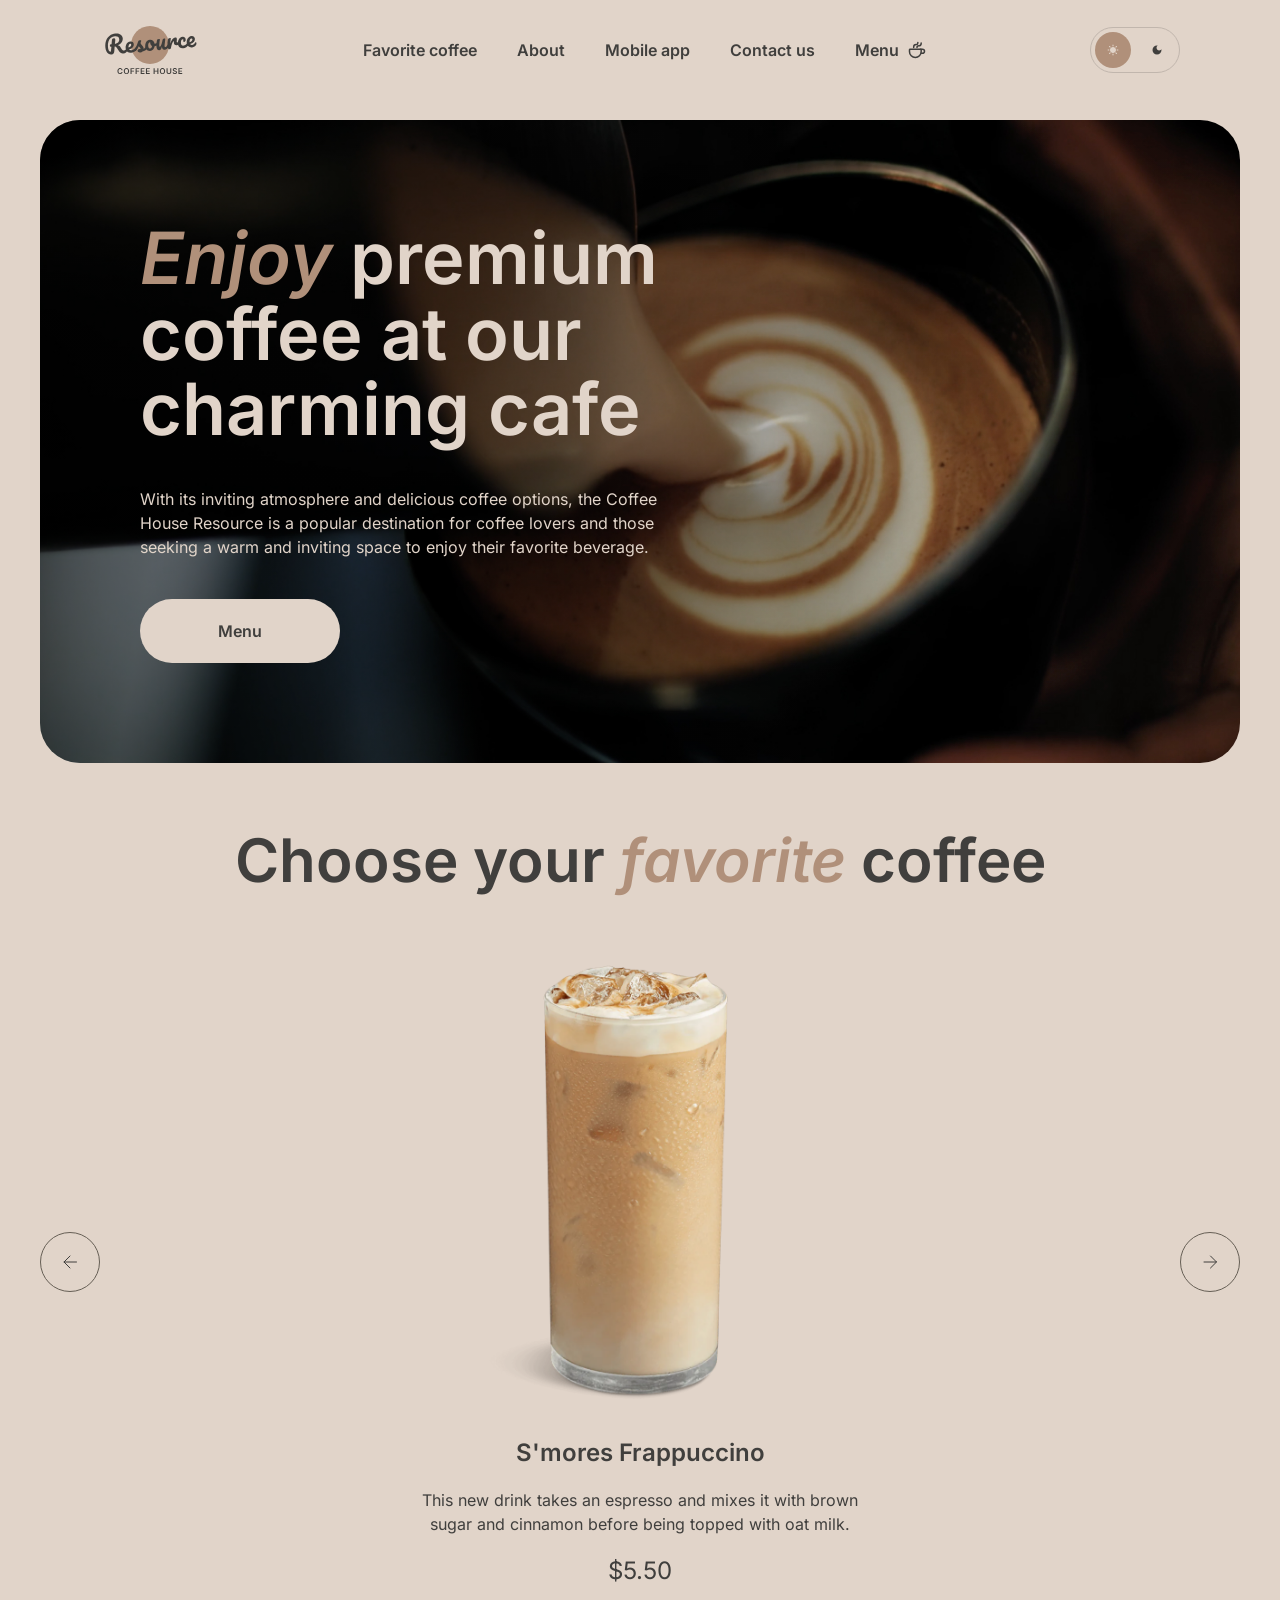
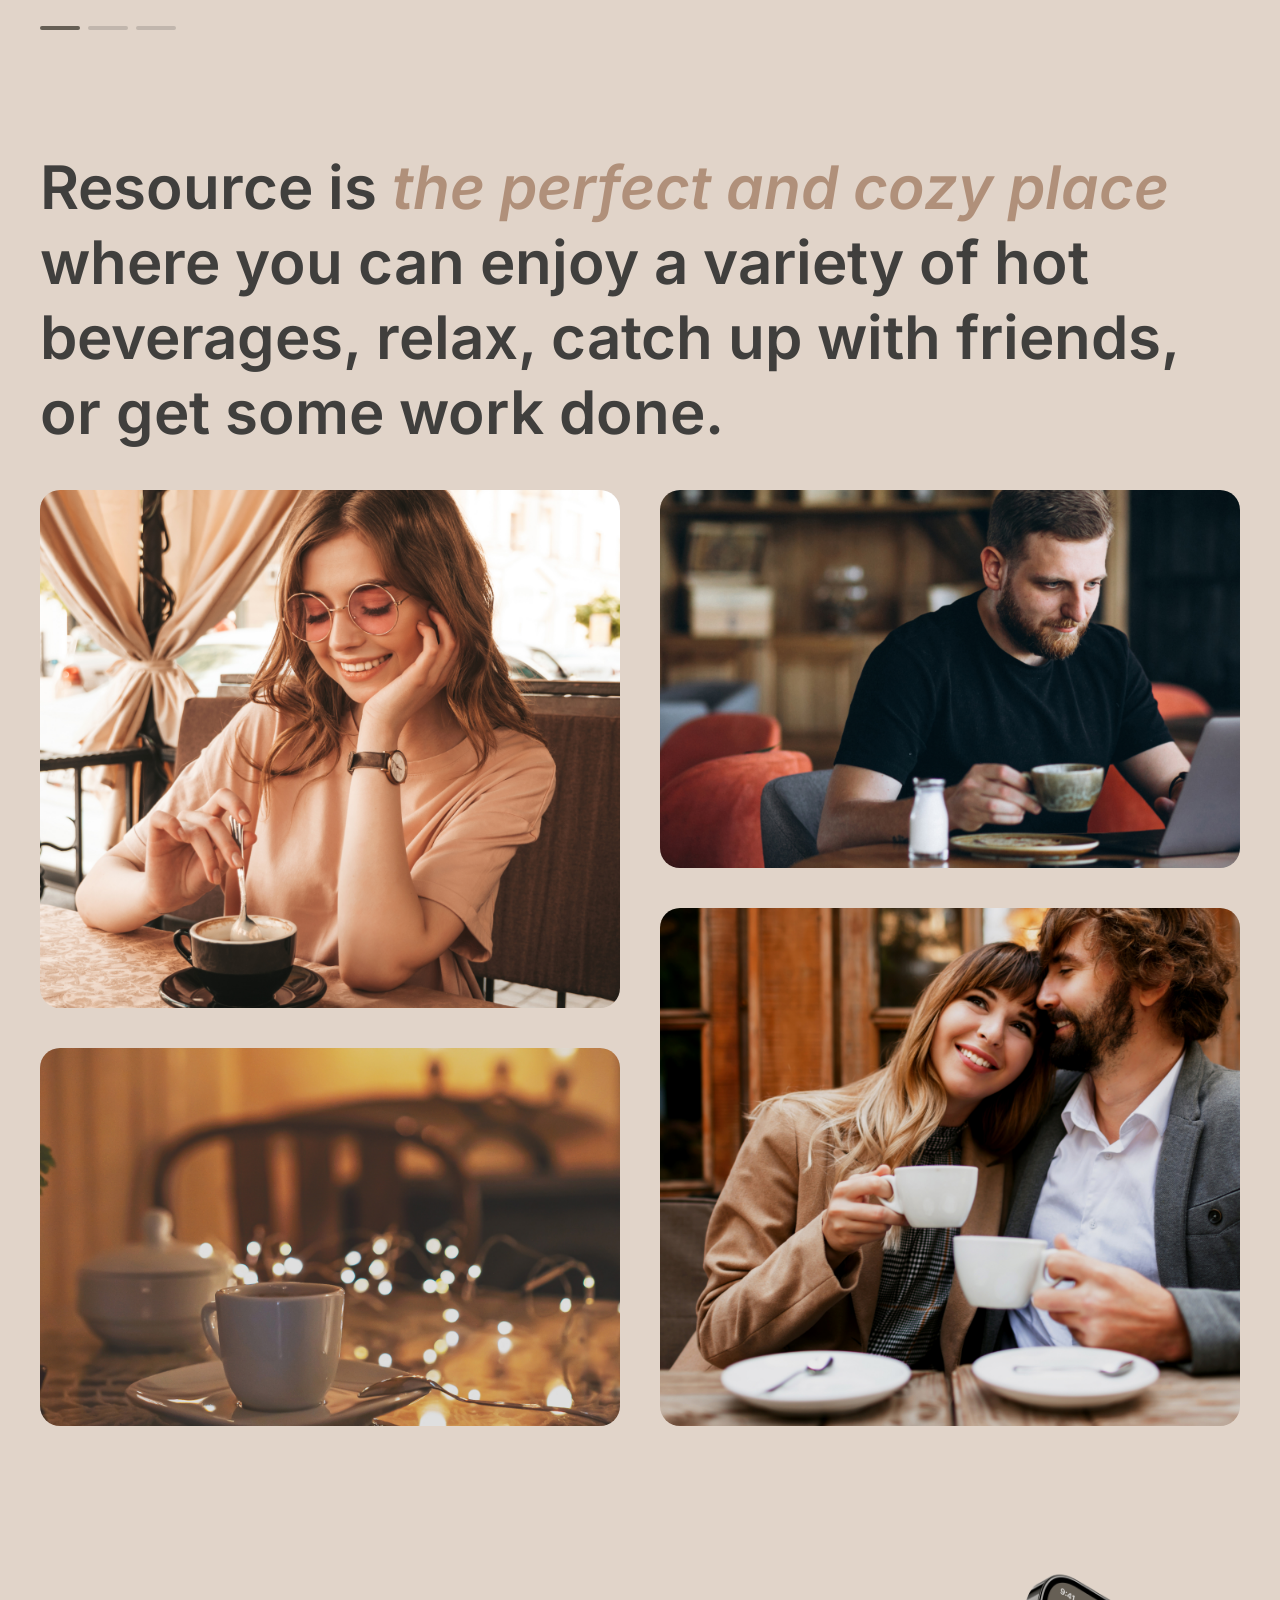
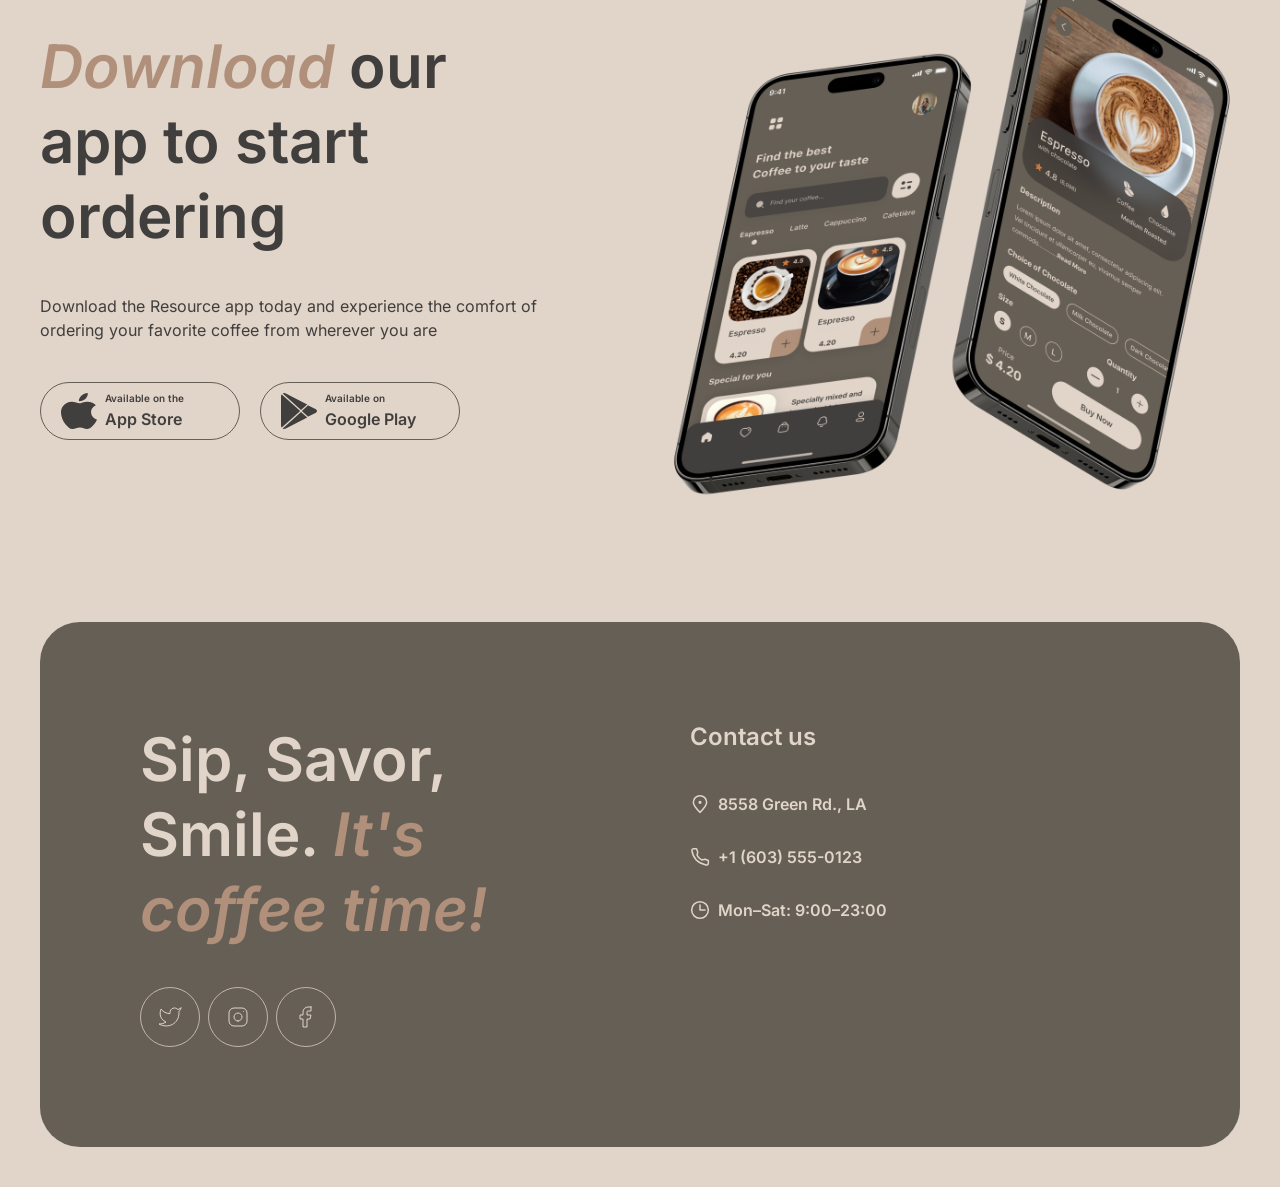
==== index.html @ 0e810f61 "feat: add coffee house landing page with light/dark theme Co-Authored-By: Claude Sonnet 5 <noreply@a" ====
<!DOCTYPE html>
<html lang="en" data-theme="light">
<head>
  <meta charset="UTF-8">
  <script>
    (function () {
      try {
        var t = localStorage.getItem("theme");
        if (t !== "light" && t !== "dark") {
          t = window.matchMedia("(prefers-color-scheme: dark)").matches ? "dark" : "light";
        }
        document.documentElement.setAttribute("data-theme", t);
      } catch (e) {}
    })();
  </script>
  <meta name="viewport" content="width=device-width, initial-scale=1">
  <title>Resource — Coffee House</title>
  <meta name="description" content="Resource Coffee House — a cozy cafe serving specialty coffee, tea and desserts.">
  <link rel="icon" type="image/svg+xml" href="assets/icons/logo.svg">
  <link rel="stylesheet" href="css/vendor/modern-normalize.css">
  <link rel="stylesheet" href="css/tokens.css">
  <link rel="stylesheet" href="css/base.css">
  <link rel="stylesheet" href="css/layout.css">
  <link rel="stylesheet" href="css/header.css">
  <link rel="stylesheet" href="css/footer.css">
  <link rel="stylesheet" href="css/home.css">
</head>
<body>
  <!-- SHARED HEADER — keep in sync with catalog.html -->
  <header class="site-header">
    <div class="container header-row">
      <a href="index.html" class="logo">
        <img src="assets/icons/logo.svg" alt="Resource" width="100" height="60">
      </a>

      <nav class="primary-nav" aria-label="Primary">
        <ul class="primary-nav__list">
          <li><a href="index.html#favorite-coffee" class="nav-link">Favorite coffee</a></li>
          <li><a href="index.html#about" class="nav-link">About</a></li>
          <li><a href="index.html#mobile-app" class="nav-link">Mobile app</a></li>
          <li><a href="index.html#contact" class="nav-link">Contact us</a></li>
          <li>
            <a href="catalog.html" class="nav-link">
              Menu
              <svg class="nav-link__icon" viewBox="0 0 20 20" fill="none" aria-hidden="true">
                <path d="M14.1667 9.76667V11.6667C14.1667 14.8883 11.555 17.5 8.33333 17.5C5.11167 17.5 2.5 14.8883 2.5 11.6667V9.76667C2.5 9.4353 2.76863 9.16667 3.1 9.16667H13.5667C13.898 9.16667 14.1667 9.4353 14.1667 9.76667Z" stroke="currentColor" stroke-width="1.5" stroke-linecap="round" stroke-linejoin="round"/>
                <path d="M10 7.5C10 6.66667 10.5952 5.83333 11.7857 5.83333C13.1007 5.83333 14.1667 4.76734 14.1667 3.45238V2.91667" stroke="currentColor" stroke-width="1.5" stroke-linecap="round" stroke-linejoin="round"/>
                <path d="M6.66667 7.5V7.08333C6.66667 5.70262 7.78595 4.58333 9.16667 4.58333C10.0871 4.58333 10.8333 3.83714 10.8333 2.91667V2.5" stroke="currentColor" stroke-width="1.5" stroke-linecap="round" stroke-linejoin="round"/>
                <path d="M13.3333 9.16667H15.4167C16.5673 9.16667 17.5 10.0994 17.5 11.25C17.5 12.4006 16.5673 13.3333 15.4167 13.3333H14.1667" stroke="currentColor" stroke-width="1.5" stroke-linecap="round" stroke-linejoin="round"/>
              </svg>
            </a>
          </li>
        </ul>
      </nav>

      <div class="header-actions">
        <button type="button" id="theme-toggle" class="theme-toggle" aria-pressed="false" aria-label="Switch to dark theme">
          <span class="theme-toggle__icon theme-toggle__icon--sun" aria-hidden="true">
            <svg viewBox="0 0 36 36" fill="none"><path d="M17 10V8C17 7.45 17.45 7 18 7C18.55 7 19 7.45 19 8V10C19 10.55 18.55 11 18 11C17.45 11 17 10.55 17 10ZM24.36 13.05L25.77 11.63C26.16 11.24 26.16 10.61 25.77 10.22C25.38 9.83 24.75 9.83 24.36 10.22L22.95 11.64C22.56 12.03 22.56 12.66 22.95 13.05C23.34 13.44 23.97 13.44 24.36 13.05ZM28 17H26C25.45 17 25 17.45 25 18C25 18.55 25.45 19 26 19H28C28.55 19 29 18.55 29 18C29 17.45 28.55 17 28 17ZM18 25C17.45 25 17 25.45 17 26V28C17 28.55 17.45 29 18 29C18.55 29 19 28.55 19 28V26C19 25.45 18.55 25 18 25ZM11.64 13.05L10.22 11.64C9.83 11.25 9.83 10.61 10.22 10.23C10.61 9.85 11.25 9.84 11.63 10.23L13.04 11.64C13.43 12.03 13.43 12.67 13.04 13.05C12.65 13.43 12.02 13.44 11.64 13.05ZM22.95 22.95C22.56 23.34 22.56 23.98 22.95 24.36L24.36 25.77C24.75 26.16 25.39 26.16 25.77 25.77C26.16 25.38 26.16 24.74 25.77 24.36L24.36 22.95C23.98 22.56 23.34 22.56 22.95 22.95ZM8 19H10C10.55 19 11 18.55 11 18C11 17.45 10.55 17 10 17H8C7.45 17 7 17.45 7 18C7 18.55 7.45 19 8 19ZM11.64 25.78L13.05 24.37C13.44 23.98 13.44 23.34 13.05 22.96C12.66 22.58 12.02 22.57 11.64 22.96L10.23 24.37C9.84 24.76 9.84 25.4 10.23 25.78C10.61 26.17 11.25 26.17 11.64 25.78ZM18 12C14.69 12 12 14.69 12 18C12 21.31 14.69 24 18 24C21.31 24 24 21.31 24 18C24 14.69 21.31 12 18 12Z" fill="currentColor"/></svg>
          </span>
          <span class="theme-toggle__icon theme-toggle__icon--moon" aria-hidden="true">
            <svg viewBox="0 0 36 36" fill="none"><path d="M18 9C13.03 9 9 13.03 9 18C9 22.97 13.03 27 18 27C22.97 27 27 22.97 27 18C27 17.54 26.96 17.08 26.9 16.64C25.92 18.01 24.32 18.9 22.5 18.9C19.52 18.9 17.1 16.48 17.1 13.5C17.1 11.69 17.99 10.08 19.36 9.1C18.92 9.04 18.46 9 18 9Z" fill="currentColor"/></svg>
          </span>
        </button>

        <button type="button" class="burger-button" aria-label="Open menu">
          <svg viewBox="0 0 16 8" fill="none" aria-hidden="true">
            <path d="M0 1H16" stroke="currentColor" stroke-width="1.5"/>
            <path d="M0 7H16" stroke="currentColor" stroke-width="1.5"/>
          </svg>
        </button>
      </div>
    </div>
  </header>
  <!-- /SHARED HEADER -->

  <main>
    <section class="hero">
      <div class="hero__container">
        <img src="assets/images/hero.jpg" alt="Barista pouring latte art into a cup of coffee" class="hero__image">
        <div class="hero__content">
          <h1 class="hero__heading"><span class="accent">Enjoy</span> premium coffee at our charming cafe</h1>
          <p class="hero__text">With its inviting atmosphere and delicious coffee options, the Coffee House Resource is a popular destination for coffee lovers and those seeking a warm and inviting space to enjoy their favorite beverage.</p>
          <a href="catalog.html" class="button-primary">Menu</a>
        </div>
      </div>
    </section>

    <section class="favorite-coffee" id="favorite-coffee">
      <div class="favorite-coffee__container">
        <h2 class="section-heading">Choose your <span class="accent">favorite</span> coffee</h2>

        <div class="slider">
          <button type="button" class="slider__arrow" aria-label="Previous slide">
            <svg viewBox="0 0 24 24" fill="none" aria-hidden="true">
              <path d="M18.5 12H6M12 18L6 12L12 6" stroke="currentColor" stroke-linecap="round" stroke-linejoin="round"/>
            </svg>
          </button>

          <div class="slider__viewport">
            <article class="slider__slide">
              <img src="assets/images/slider/smores-frappuccino.png" alt="Tall glass of iced S'mores Frappuccino topped with whipped cream" class="slider__photo">
              <h3 class="slider__title">S'mores Frappuccino</h3>
              <p class="slider__description">This new drink takes an espresso and mixes it with brown sugar and cinnamon before being topped with oat milk.</p>
              <p class="slider__price">$5.50</p>
            </article>
          </div>

          <button type="button" class="slider__arrow" aria-label="Next slide">
            <svg viewBox="0 0 24 24" fill="none" aria-hidden="true">
              <path d="M6 12H18.5M12.5 18L18.5 12L12.5 6" stroke="currentColor" stroke-linecap="round" stroke-linejoin="round"/>
            </svg>
          </button>
        </div>

        <div class="slider__controls">
          <span class="slider__dot slider__dot--active"></span>
          <span class="slider__dot"></span>
          <span class="slider__dot"></span>
        </div>
      </div>
    </section>

    <section class="about" id="about">
      <div class="about__container">
        <h2 class="about__heading">Resource is <span class="accent">the perfect and cozy place</span> where you can enjoy a variety of hot beverages, relax, catch up with friends, or get some work done.</h2>

        <div class="about__images">
          <div class="about__column">
            <img src="assets/images/about/woman-with-coffee.jpg" alt="Woman smiling while stirring her coffee at a cafe table" class="about__photo about__photo--tall">
            <img src="assets/images/about/candlelit-cup.jpg" alt="Coffee cup on a saucer beside warm string lights" class="about__photo about__photo--short">
          </div>
          <div class="about__column">
            <img src="assets/images/about/man-with-laptop.jpg" alt="Man working on a laptop while holding a cup of coffee" class="about__photo about__photo--short">
            <img src="assets/images/about/couple-with-coffee.jpg" alt="Couple smiling together over cups of coffee" class="about__photo about__photo--tall">
          </div>
        </div>
      </div>
    </section>

    <section class="mobile-app" id="mobile-app">
      <div class="mobile-app__container">
        <div class="mobile-app__offer">
          <h2 class="mobile-app__heading"><span class="accent">Download</span> our app to start ordering</h2>
          <p>Download the Resource app today and experience the comfort of ordering your favorite coffee from wherever you are</p>
          <div class="mobile-app__buttons">
            <a href="https://www.apple.com/app-store/" target="_blank" rel="noopener noreferrer" class="store-badge">
              <img src="assets/icons/apple.svg" alt="" aria-hidden="true">
              <span class="store-badge__text">
                <span class="store-badge__caption">Available on the</span>
                <span class="store-badge__label">App Store</span>
              </span>
            </a>
            <a href="https://play.google.com/store" target="_blank" rel="noopener noreferrer" class="store-badge">
              <img src="assets/icons/google-play.svg" alt="" aria-hidden="true">
              <span class="store-badge__text">
                <span class="store-badge__caption">Available on</span>
                <span class="store-badge__label">Google Play</span>
              </span>
            </a>
          </div>
        </div>
        <img src="assets/images/app/mobile-screens.png" alt="Two phones showing the Resource app's coffee ordering screens" class="mobile-app__image">
      </div>
    </section>
  </main>

  <!-- SHARED FOOTER — keep in sync with catalog.html -->
  <footer class="site-footer" id="contact">
    <div class="footer-card">
      <div class="footer-offer">
        <h2 class="footer-heading">Sip, Savor, Smile. <span class="accent">It's coffee time!</span></h2>
        <div class="footer-socials">
          <a href="https://twitter.com/" target="_blank" rel="noopener noreferrer" class="social-icon" aria-label="Twitter (opens in a new tab)">
            <img src="assets/icons/social/twitter.svg" alt="" aria-hidden="true">
          </a>
          <a href="https://instagram.com/" target="_blank" rel="noopener noreferrer" class="social-icon" aria-label="Instagram (opens in a new tab)">
            <img src="assets/icons/social/instagram.svg" alt="" aria-hidden="true">
          </a>
          <a href="https://facebook.com/" target="_blank" rel="noopener noreferrer" class="social-icon" aria-label="Facebook (opens in a new tab)">
            <img src="assets/icons/social/facebook.svg" alt="" aria-hidden="true">
          </a>
        </div>
      </div>
      <div class="footer-contacts">
        <h3 class="footer-subheading">Contact us</h3>
        <div class="contact-list">
          <a href="https://www.google.com/maps/search/?api=1&query=8558+Green+Rd,+Los+Angeles,+CA" target="_blank" rel="noopener noreferrer" class="contact-link" aria-label="8558 Green Rd., LA (opens in a map in a new tab)">
            <img src="assets/icons/contact/pin.svg" alt="" aria-hidden="true">
            8558 Green Rd., LA
          </a>
          <a href="tel:+16035550123" class="contact-link">
            <img src="assets/icons/contact/phone.svg" alt="" aria-hidden="true">
            +1 (603) 555-0123
          </a>
          <span class="contact-link">
            <img src="assets/icons/contact/clock.svg" alt="" aria-hidden="true">
            Mon–Sat: 9:00–23:00
          </span>
        </div>
      </div>
    </div>
  </footer>
  <!-- /SHARED FOOTER -->

  <script src="js/theme-toggle.js" defer></script>
</body>
</html>
---- css/tokens.css ----
/* Design tokens pulled from Figma "Colors", "Colors [Dark]", "Typography", "Links & Buttons" pages */

:root,
[data-theme="light"] {
  --color-bg-page: #e1d4c9;
  --color-bg-surface: #665f55;
  --color-bg-overlay: rgba(64, 63, 61, 0.8);
  --color-text-primary: #403f3d;
  --color-text-inverse: #e1d4c9;
  --color-text-accent: #b0907a;
  --color-border-primary: #c1b6ad;
  --color-border-inverse: #665f55;
}

[data-theme="dark"] {
  --color-bg-page: #292826;
  --color-bg-surface: #403f3d;
  --color-bg-overlay: rgba(41, 40, 38, 0.8);
  --color-text-primary: #e1d4c9;
  --color-text-inverse: #e1d4c9;
  --color-text-accent: #b0907a;
  --color-border-primary: #665f55;
  --color-border-inverse: #c1b6ad;
}

:root {
  /* theme-invariant */
  --color-focus-ring: #b0907a;

  /* type */
  --font-family: "Inter", sans-serif;
  --fs-h1: 72px;
  --lh-h1: 1.05;
  --fs-h2: 60px;
  --lh-h2: 1.25;
  --fs-h3: 24px;
  --lh-h3: 1.25;
  --fs-body: 16px;
  --lh-body: 1.5;
  --fs-caption: 10px;
  --lh-caption: 1.4;
  --fs-action: 16px;
  --lh-action: 1.5;
  --fw-regular: 400;
  --fw-semibold: 600;

  /* spacing */
  --space-2xs: 8px;
  --space-xs: 20px;
  --space-sm: 40px;
  --space-md: 60px;
  --space-lg: 100px;

  /* radius */
  --radius-card: 40px;
  --radius-photo: 20px;
  --radius-pill: 999px;

  /* motion */
  --transition-fast: 150ms ease;
  --transition-theme: 200ms ease-out;
}
---- css/base.css ----
@font-face {
  font-family: "Inter";
  font-style: normal;
  font-weight: 400;
  font-display: swap;
  src: url("../assets/fonts/Inter-Regular.woff2") format("woff2");
}

@font-face {
  font-family: "Inter";
  font-style: normal;
  font-weight: 600;
  font-display: swap;
  src: url("../assets/fonts/Inter-SemiBold.woff2") format("woff2");
}

@font-face {
  font-family: "Inter";
  font-style: italic;
  font-weight: 600;
  font-display: swap;
  src: url("../assets/fonts/Inter-SemiBoldItalic.woff2") format("woff2");
}

*,
*::before,
*::after {
  box-sizing: border-box;
}

html {
  scroll-behavior: smooth;
  scroll-padding-top: 100px;
}

body {
  font-family: var(--font-family);
  font-size: var(--fs-body);
  line-height: var(--lh-body);
  font-weight: var(--fw-regular);
  color: var(--color-text-primary);
  background-color: var(--color-bg-page);
}

img {
  display: block;
  max-width: 100%;
}

a {
  color: inherit;
  text-decoration: none;
}

button {
  font: inherit;
  color: inherit;
  background: none;
  border: none;
  cursor: pointer;
  padding: 0;
}

h1,
h2,
h3 {
  font-weight: var(--fw-semibold);
  margin: 0;
}

h1 {
  font-size: var(--fs-h1);
  line-height: var(--lh-h1);
}

h2 {
  font-size: var(--fs-h2);
  line-height: var(--lh-h2);
}

h3 {
  font-size: var(--fs-h3);
  line-height: var(--lh-h3);
}

p {
  margin: 0;
}

ul {
  margin: 0;
  padding: 0;
  list-style: none;
}

.accent {
  font-style: italic;
  color: var(--color-text-accent);
}

.visually-hidden {
  position: absolute;
  width: 1px;
  height: 1px;
  padding: 0;
  margin: -1px;
  overflow: hidden;
  clip: rect(0, 0, 0, 0);
  white-space: nowrap;
  border: 0;
}

:focus-visible {
  outline: 2px solid var(--color-focus-ring);
  outline-offset: 2px;
}

:focus:not(:focus-visible) {
  outline: none;
}
---- css/layout.css ----
.container {
  max-width: 1440px;
  margin-inline: auto;
  padding-inline: var(--space-lg);
}

@media (max-width: 768px) {
  .container {
    padding-inline: var(--space-sm);
  }
}

@media (max-width: 600px) {
  .container {
    padding-inline: var(--space-xs);
  }
}

main {
  display: block;
  overflow-x: clip;
}
---- css/header.css ----
.site-header {
  padding-block: var(--space-xs);
  background-color: var(--color-bg-page);
  position: sticky;
  top: 0;
  z-index: 10;
}

.header-row {
  display: flex;
  align-items: center;
  justify-content: space-between;
  gap: var(--space-xs);
}

.logo {
  display: block;
  flex-shrink: 0;
  width: 100px;
  height: 60px;
  transition: opacity var(--transition-fast);
}

.logo:hover {
  opacity: 0.8;
}

.primary-nav {
  flex: 1 0 0;
  display: flex;
  justify-content: center;
}

.primary-nav__list {
  display: flex;
  align-items: center;
  gap: var(--space-sm);
}

.nav-link {
  position: relative;
  display: inline-flex;
  align-items: center;
  gap: var(--space-2xs);
  font-size: var(--fs-action);
  line-height: var(--lh-action);
  font-weight: var(--fw-semibold);
  padding-block: var(--space-2xs);
}

.nav-link::after {
  content: "";
  position: absolute;
  left: 0;
  bottom: 0;
  width: 100%;
  height: 1px;
  background-color: currentColor;
  transform: scaleX(0);
  transform-origin: left;
  transition: transform var(--transition-fast);
}

.nav-link:hover::after,
.nav-link:focus-visible::after {
  transform: scaleX(1);
}

.nav-link__icon {
  width: 20px;
  height: 20px;
}

.header-actions {
  display: flex;
  align-items: center;
  gap: var(--space-xs);
  flex-shrink: 0;
}

.theme-toggle {
  display: flex;
  align-items: center;
  gap: var(--space-2xs);
  padding: 4px;
  border: 1px solid var(--color-border-primary);
  border-radius: var(--radius-pill);
}

.theme-toggle__icon {
  display: flex;
  align-items: center;
  justify-content: center;
  width: 36px;
  height: 36px;
  border-radius: 50%;
  color: var(--color-text-primary);
  transition: background-color var(--transition-theme), color var(--transition-theme);
}

.theme-toggle__icon svg {
  width: 18px;
  height: 18px;
}

.theme-toggle__icon--sun {
  background-color: var(--color-text-accent);
  color: var(--color-text-inverse);
}

[data-theme="dark"] .theme-toggle__icon--sun {
  background-color: transparent;
  color: var(--color-text-primary);
}

[data-theme="dark"] .theme-toggle__icon--moon {
  background-color: var(--color-text-accent);
  color: var(--color-bg-page);
}

.burger-button {
  display: none;
  align-items: center;
  justify-content: center;
  width: 44px;
  height: 44px;
  border: 1px solid var(--color-border-inverse);
  border-radius: 50%;
  flex-shrink: 0;
}

.burger-button svg {
  width: 16px;
  height: 8px;
}

@media (max-width: 768px) {
  .primary-nav {
    display: none;
  }

  .burger-button {
    display: flex;
  }
}
---- css/footer.css ----
.site-footer {
  padding-inline: var(--space-sm);
  padding-block: var(--space-sm);
}

.footer-card {
  max-width: 1360px;
  margin-inline: auto;
  background-color: var(--color-bg-surface);
  border-radius: var(--radius-card);
  padding: var(--space-lg);
  display: flex;
  gap: var(--space-lg);
  color: var(--color-text-inverse);
  transition: background-color var(--transition-theme);
}

.footer-offer,
.footer-contacts {
  flex: 1 0 0;
  min-width: 0;
  display: flex;
  flex-direction: column;
  gap: var(--space-sm);
}

.footer-heading {
  font-size: var(--fs-h2);
  line-height: var(--lh-h2);
  color: var(--color-text-inverse);
}

.footer-socials {
  display: flex;
  gap: var(--space-2xs);
}

.social-icon {
  display: flex;
  align-items: center;
  justify-content: center;
  width: 60px;
  height: 60px;
  border-radius: 50%;
  border: 1px solid var(--color-border-primary);
  transition: background-color var(--transition-fast), border-color var(--transition-fast);
}

.social-icon:hover,
.social-icon:focus-visible {
  background-color: rgba(225, 212, 201, 0.15);
  border-color: var(--color-text-inverse);
}

.social-icon img {
  width: 24px;
  height: 24px;
}

.footer-subheading {
  font-size: var(--fs-h3);
  line-height: var(--lh-h3);
}

.contact-list {
  display: flex;
  flex-direction: column;
  gap: var(--space-xs);
}

.contact-link {
  display: inline-flex;
  align-items: center;
  gap: var(--space-2xs);
  font-size: var(--fs-action);
  line-height: var(--lh-action);
  font-weight: var(--fw-semibold);
  padding-bottom: var(--space-2xs);
  border-bottom: 1px solid transparent;
  transition: border-color var(--transition-fast);
}

.contact-link:hover,
.contact-link:focus-visible {
  border-bottom-color: currentColor;
}

.contact-link img {
  width: 20px;
  height: 20px;
}

@media (max-width: 768px) {
  .site-footer {
    padding-inline: var(--space-xs);
  }

  .footer-card {
    padding: var(--space-sm);
    gap: var(--space-sm);
  }
}

@media (max-width: 600px) {
  .site-footer {
    padding-inline: var(--space-2xs);
  }

  .footer-card {
    flex-direction: column;
    padding: var(--space-xs);
  }

  .footer-heading {
    font-size: clamp(32px, 8vw, var(--fs-h2));
  }
}
---- css/home.css ----
.button-primary {
  display: inline-flex;
  align-items: center;
  justify-content: center;
  gap: var(--space-2xs);
  width: 200px;
  padding: var(--space-xs) 78px;
  border-radius: var(--radius-pill);
  background-color: var(--color-text-inverse);
  color: var(--color-text-primary);
  font-size: var(--fs-action);
  line-height: var(--lh-action);
  font-weight: var(--fw-semibold);
  text-align: center;
  transition: background-color var(--transition-fast), color var(--transition-fast);
}

.button-primary:hover,
.button-primary:focus-visible {
  background-color: var(--color-bg-surface);
  color: var(--color-text-inverse);
}

/* Hero */

.hero {
  padding-inline: var(--space-sm);
  padding-top: var(--space-xs);
}

.hero__container {
  position: relative;
  max-width: 1360px;
  margin-inline: auto;
  border-radius: var(--radius-card);
  overflow: hidden;
  padding: var(--space-lg);
  display: flex;
  align-items: center;
  min-height: 500px;
}

.hero__image {
  position: absolute;
  inset: 0;
  width: 100%;
  height: 100%;
  object-fit: cover;
  z-index: -2;
}

.hero__container::before {
  content: "";
  position: absolute;
  inset: 0;
  z-index: -1;
  background: linear-gradient(90deg, rgba(0, 0, 0, 0.55) 0%, rgba(0, 0, 0, 0.35) 45%, rgba(0, 0, 0, 0.05) 75%);
}

.hero__content {
  display: flex;
  flex-direction: column;
  gap: var(--space-sm);
  max-width: 530px;
  color: var(--color-text-inverse);
}

.hero__heading {
  font-size: var(--fs-h1);
  line-height: var(--lh-h1);
}

.hero__text {
  font-size: var(--fs-body);
  line-height: var(--lh-body);
}

@media (max-width: 768px) {
  .hero {
    padding-inline: var(--space-xs);
  }

  .hero__container {
    padding: var(--space-sm);
    min-height: 420px;
  }

  .hero__heading {
    font-size: clamp(40px, 8vw, var(--fs-h1));
  }
}

@media (max-width: 600px) {
  .hero {
    padding-inline: var(--space-2xs);
  }

  .hero__container {
    padding: var(--space-xs);
    min-height: 360px;
  }

  .hero__content {
    max-width: 100%;
  }
}

/* Favorite coffee (slider) */

.favorite-coffee {
  padding-inline: var(--space-sm);
  padding-block: var(--space-md);
}

.favorite-coffee__container {
  max-width: 1360px;
  margin-inline: auto;
  display: flex;
  flex-direction: column;
  align-items: stretch;
  gap: var(--space-sm);
}

.section-heading {
  font-size: var(--fs-h2);
  line-height: var(--lh-h2);
  text-align: center;
}

.slider {
  display: flex;
  align-items: center;
  justify-content: center;
  gap: var(--space-xs);
  width: 100%;
}

.slider__arrow {
  display: flex;
  align-items: center;
  justify-content: center;
  width: 60px;
  height: 60px;
  border-radius: 50%;
  border: 1px solid var(--color-border-inverse);
  color: var(--color-text-primary);
  flex-shrink: 0;
  transition: background-color var(--transition-fast), color var(--transition-fast);
}

.slider__arrow:hover,
.slider__arrow:focus-visible {
  background-color: var(--color-bg-surface);
  color: var(--color-text-inverse);
}

.slider__arrow svg {
  width: 24px;
  height: 24px;
}

.slider__viewport {
  flex: 1 0 0;
  max-width: 1152px;
  min-width: 0;
  overflow: hidden;
}

.slider__slide {
  display: flex;
  flex-direction: column;
  align-items: stretch;
  gap: var(--space-xs);
  max-width: 480px;
  margin-inline: auto;
  text-align: center;
}

.slider__photo {
  width: 100%;
  max-width: 480px;
  aspect-ratio: 1 / 1;
  object-fit: contain;
}

.slider__title {
  font-size: var(--fs-h3);
  line-height: var(--lh-h3);
}

.slider__description {
  font-size: var(--fs-body);
  line-height: var(--lh-body);
}

.slider__price {
  font-size: var(--fs-h3);
  line-height: var(--lh-h3);
}

.slider__controls {
  display: flex;
  gap: var(--space-2xs);
}

.slider__dot {
  width: 40px;
  height: 4px;
  border-radius: var(--radius-pill);
  background-color: var(--color-border-primary);
}

.slider__dot--active {
  background-color: var(--color-border-inverse);
}

@media (max-width: 768px) {
  .favorite-coffee {
    padding-inline: var(--space-xs);
  }

  .slider {
    gap: var(--space-2xs);
  }

  .slider__arrow {
    width: 44px;
    height: 44px;
  }

  .slider__arrow svg {
    width: 20px;
    height: 20px;
  }

  .section-heading {
    font-size: clamp(32px, 6vw, var(--fs-h2));
  }
}

@media (max-width: 600px) {
  .favorite-coffee {
    padding-inline: var(--space-2xs);
  }
}

/* About */

.about {
  padding-inline: var(--space-sm);
  padding-block: var(--space-md);
}

.about__container {
  max-width: 1360px;
  margin-inline: auto;
  display: flex;
  flex-direction: column;
  gap: var(--space-sm);
}

.about__heading {
  font-size: var(--fs-h2);
  line-height: var(--lh-h2);
}

.about__images {
  display: flex;
  gap: var(--space-sm);
}

.about__column {
  flex: 1 0 0;
  min-width: 0;
  display: flex;
  flex-direction: column;
  gap: var(--space-sm);
}

.about__photo {
  width: 100%;
  border-radius: var(--radius-photo);
  object-fit: cover;
}

.about__photo--tall {
  aspect-ratio: 660 / 590;
}

.about__photo--short {
  aspect-ratio: 660 / 430;
}

@media (max-width: 768px) {
  .about {
    padding-inline: var(--space-xs);
  }

  .about__heading {
    font-size: clamp(32px, 6vw, var(--fs-h2));
  }
}

@media (max-width: 600px) {
  .about {
    padding-inline: var(--space-2xs);
  }

  .about__images {
    flex-direction: column;
    gap: var(--space-xs);
  }

  .about__photo--short {
    display: none;
  }
}

/* Mobile app */

.mobile-app {
  padding-inline: var(--space-sm);
  padding-block: var(--space-md);
}

.mobile-app__container {
  max-width: 1360px;
  margin-inline: auto;
  display: flex;
  align-items: center;
  justify-content: center;
  gap: var(--space-lg);
}

.mobile-app__offer {
  flex: 1 0 0;
  min-width: 0;
  display: flex;
  flex-direction: column;
  gap: var(--space-sm);
}

.mobile-app__heading {
  font-size: var(--fs-h2);
  line-height: var(--lh-h2);
}

.mobile-app__buttons {
  display: flex;
  gap: var(--space-xs);
  flex-wrap: wrap;
}

.store-badge {
  display: inline-flex;
  align-items: center;
  gap: var(--space-2xs);
  width: 200px;
  padding: var(--space-2xs) var(--space-xs);
  border: 1px solid var(--color-border-inverse);
  border-radius: var(--radius-pill);
  transition: background-color var(--transition-fast), color var(--transition-fast);
}

.store-badge:hover,
.store-badge:focus-visible {
  background-color: var(--color-bg-surface);
  color: var(--color-text-inverse);
}

.store-badge img {
  width: 36px;
  height: 36px;
  flex-shrink: 0;
}

.store-badge__text {
  display: flex;
  flex-direction: column;
  gap: 2px;
}

.store-badge__caption {
  font-size: var(--fs-caption);
  line-height: var(--lh-caption);
  font-weight: var(--fw-semibold);
}

.store-badge__label {
  font-size: var(--fs-action);
  line-height: var(--lh-action);
  font-weight: var(--fw-semibold);
  white-space: nowrap;
}

.mobile-app__image {
  flex-shrink: 0;
  width: 630px;
  max-width: 45vw;
  aspect-ratio: 1 / 1;
  object-fit: contain;
}

@media (max-width: 768px) {
  .mobile-app {
    padding-inline: var(--space-xs);
  }

  .mobile-app__container {
    gap: var(--space-sm);
  }

  .mobile-app__heading {
    font-size: clamp(32px, 6vw, var(--fs-h2));
  }

  .mobile-app__image {
    width: 300px;
    max-width: 40vw;
  }
}

@media (max-width: 600px) {
  .mobile-app {
    padding-inline: var(--space-2xs);
  }

  .mobile-app__container {
    flex-direction: column;
    text-align: center;
  }

  .mobile-app__buttons {
    justify-content: center;
  }

  .mobile-app__image {
    max-width: 60vw;
  }
}
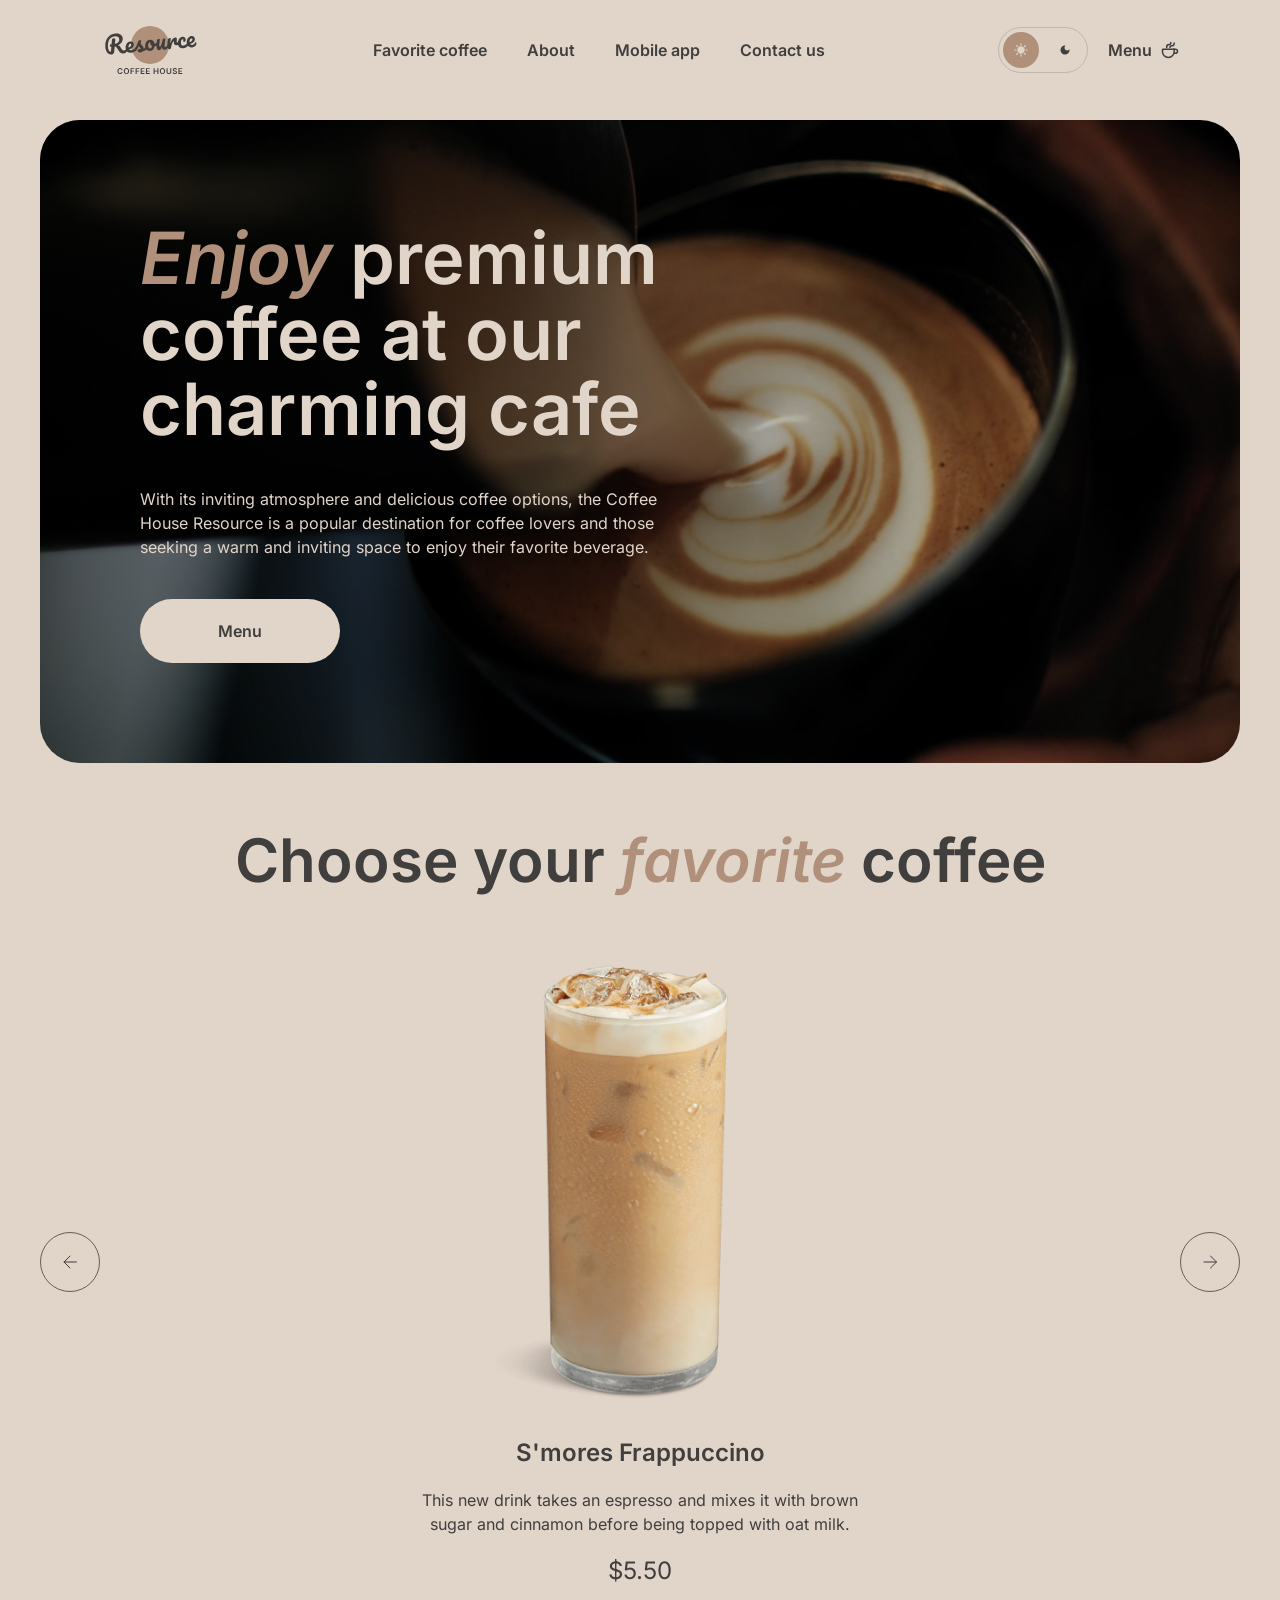
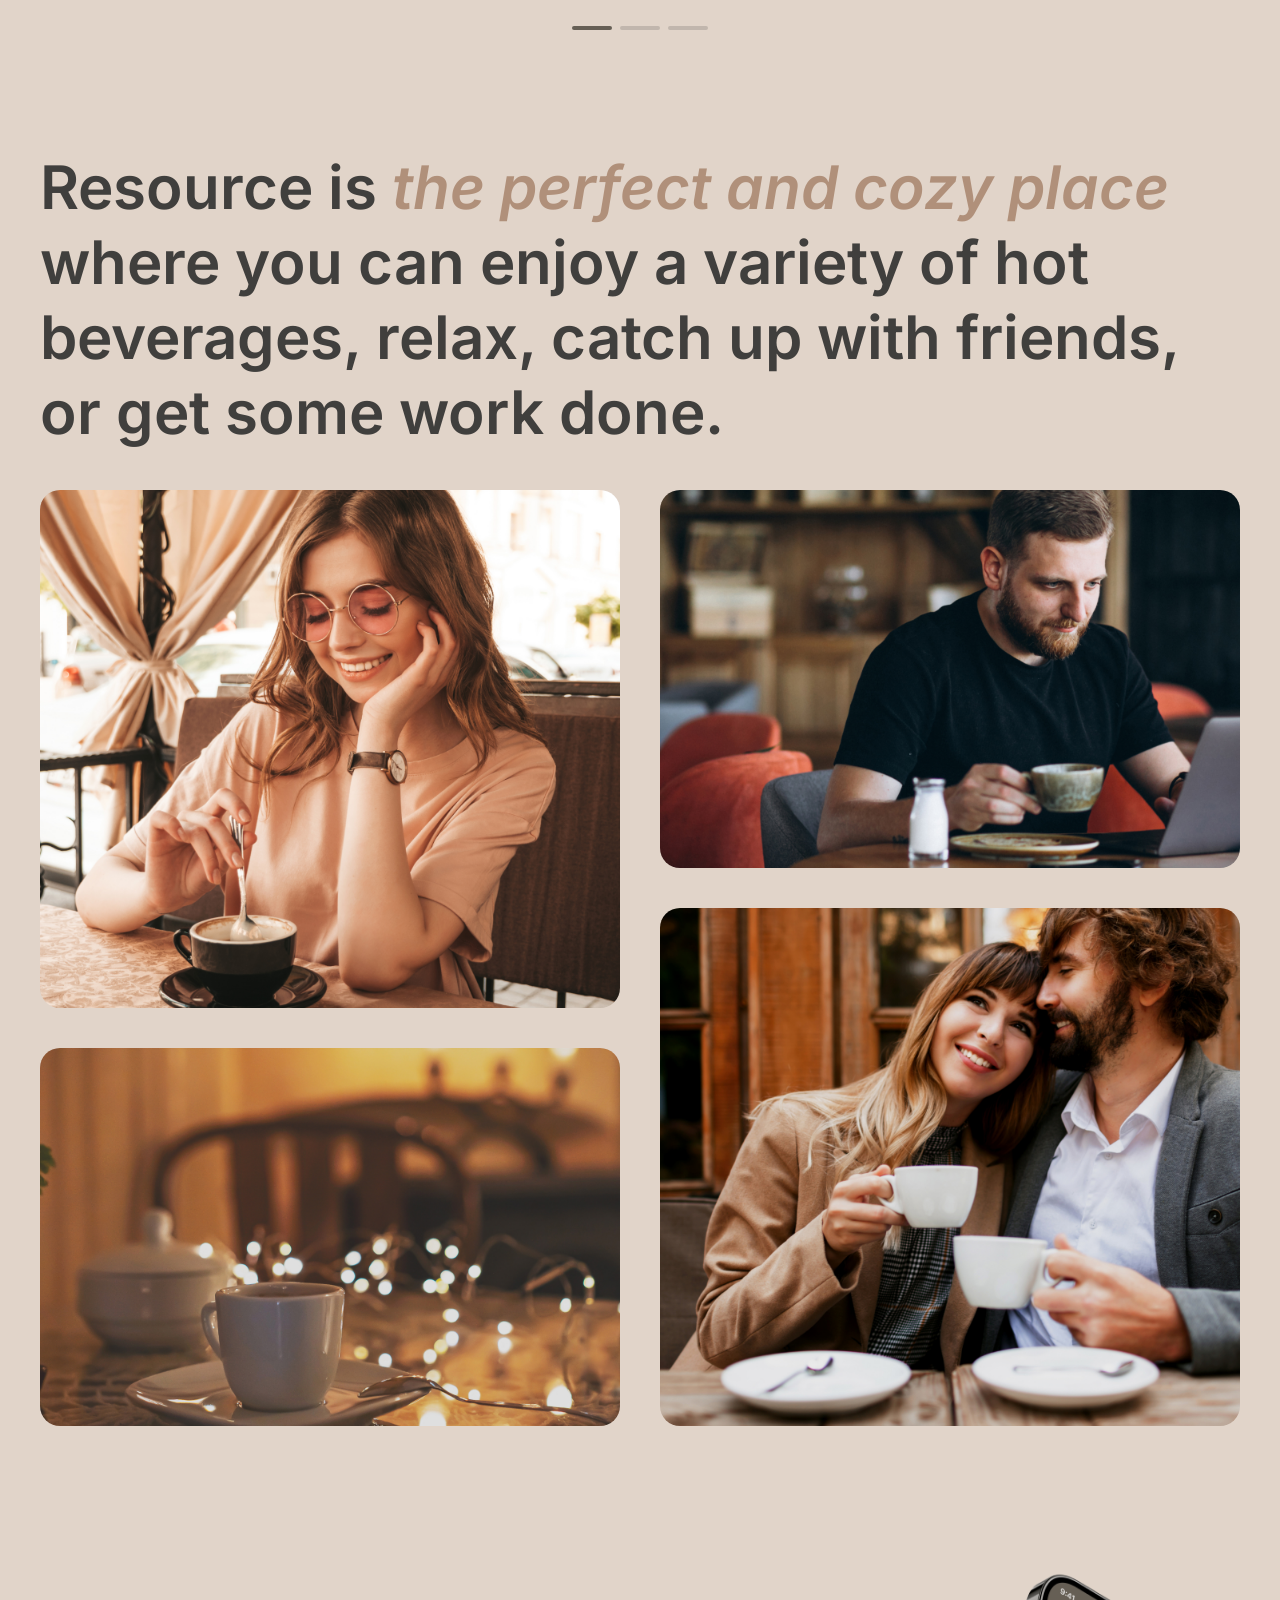
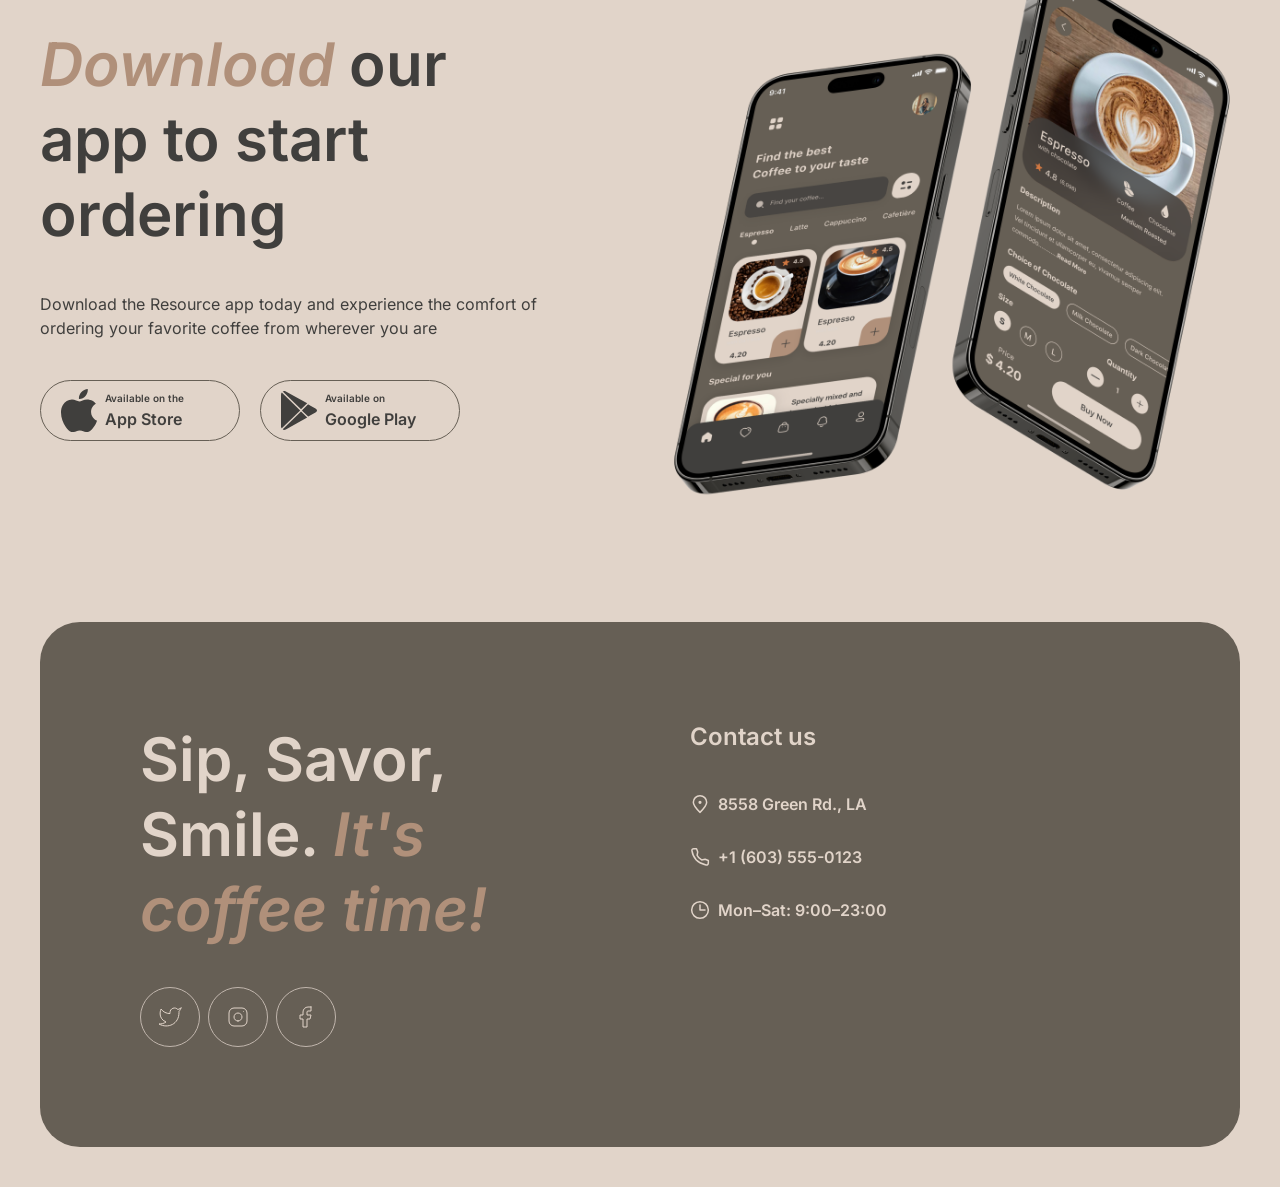
==== commit 92b580a3: "fix: correct header icons, mobile spacing and dark theme contrast - replace raster logo and app stor" ====
--- a/index.html
+++ b/index.html
@@ -29,8 +29,33 @@
   <!-- SHARED HEADER — keep in sync with catalog.html -->
   <header class="site-header">
     <div class="container header-row">
-      <a href="index.html" class="logo">
-        <img src="assets/icons/logo.svg" alt="Resource" width="100" height="60">
+      <a href="index.html" class="logo" aria-label="Resource — Coffee House">
+        <svg aria-hidden="true" width="100" height="60" viewBox="0 0 100 60" fill="none" xmlns="http://www.w3.org/2000/svg">
+          <path d="M69 25C69 35.4934 60.4934 44 50 44C39.5066 44 31 35.4934 31 25C31 14.5066 39.5066 6 50 6C60.4934 6 69 14.5066 69 25Z" fill="#B0907A"/>
+          <g>
+            <path d="M95.6783 22.2913C95.8855 22.2731 96.0533 22.3548 96.1816 22.5363C96.3258 22.7164 96.4126 22.9739 96.4419 23.3086C96.4921 23.8824 96.3998 24.3884 96.1651 24.8265C95.7788 25.5509 95.2357 26.1365 94.536 26.5831C93.8522 27.0284 93.0082 27.295 92.0041 27.3829C90.4739 27.5167 89.2467 27.1664 88.3225 26.3317C87.3968 25.4812 86.8656 24.2749 86.729 22.7128C86.6328 21.613 86.7746 20.5727 87.1546 19.5919C87.5332 18.5951 88.1045 17.7822 88.8686 17.1532C89.6486 16.5228 90.5566 16.1623 91.5927 16.0717C92.5171 15.9908 93.2827 16.2049 93.8894 16.714C94.4947 17.2071 94.8385 17.9238 94.9207 18.8642C95.017 19.964 94.7014 20.9473 93.9742 21.814C93.2615 22.6633 91.977 23.4021 90.1207 24.0303C90.5674 24.73 91.245 25.0401 92.1535 24.9606C92.807 24.9034 93.3278 24.7053 93.7157 24.3662C94.1195 24.0257 94.569 23.4724 95.0641 22.7064C95.2345 22.4505 95.4392 22.3122 95.6783 22.2913ZM91.3912 18.4503C90.8015 18.5019 90.3294 18.8885 89.9749 19.6101C89.6364 20.3304 89.5097 21.1766 89.5947 22.1489L89.5989 22.1968C90.5198 21.8913 91.2317 21.4918 91.7346 20.9981C92.2375 20.5043 92.4631 19.9626 92.4115 19.3729C92.385 19.07 92.2764 18.8386 92.0858 18.6786C91.9096 18.5013 91.6781 18.4252 91.3912 18.4503Z" fill="currentColor"/>
+            <path d="M83.2974 28.1446C81.7354 28.2813 80.4777 27.9496 79.5243 27.1497C78.5855 26.3324 78.0527 25.1985 77.9258 23.748C77.8128 22.457 77.9688 21.303 78.3938 20.2861C78.8188 19.2692 79.4147 18.4622 80.1816 17.865C80.9485 17.2679 81.7782 16.9303 82.6708 16.8522C83.5475 16.7755 84.2479 16.9793 84.7721 17.4634C85.3108 17.9303 85.6157 18.5701 85.6869 19.383C85.7454 20.0524 85.6435 20.6315 85.3811 21.1203C85.1347 21.6076 84.7723 21.8722 84.2942 21.914C83.9913 21.9405 83.738 21.8904 83.5342 21.7637C83.3463 21.6356 83.2412 21.444 83.2189 21.189C83.2091 21.0774 83.2139 20.9485 83.2332 20.8023C83.2525 20.656 83.2674 20.5503 83.2778 20.4852C83.3365 20.2391 83.3569 20.0125 83.3387 19.8053C83.3206 19.5981 83.2509 19.4435 83.1295 19.3417C83.0241 19.2385 82.8758 19.1953 82.6845 19.212C82.3179 19.2441 81.9899 19.4414 81.7004 19.8041C81.4095 20.1507 81.1928 20.6114 81.0504 21.186C80.9079 21.7606 80.866 22.3826 80.9245 23.052C81.0863 24.901 81.9721 25.755 83.5819 25.6142C84.2354 25.557 84.9179 25.2805 85.6294 24.7846C86.3555 24.2713 87.0467 23.5443 87.7032 22.6035C87.875 22.3636 88.0804 22.2332 88.3195 22.2123C88.5267 22.1942 88.6944 22.2759 88.8227 22.4574C88.967 22.6375 89.0538 22.8949 89.083 23.2296C89.136 23.8353 89.0278 24.3427 88.7585 24.7517C88.0902 25.7417 87.2524 26.5378 86.245 27.1399C85.2522 27.7246 84.2697 28.0595 83.2974 28.1446Z" fill="currentColor"/>
+            <path d="M69.548 29.3475C68.9424 29.4005 68.4841 29.1194 68.1733 28.5041C67.8784 27.8875 67.6696 26.8778 67.5469 25.4752C67.3656 23.4031 67.4883 21.4088 67.9149 19.4923C68.0179 19.0176 68.2197 18.6626 68.5204 18.4275C68.8356 18.1751 69.2881 18.0231 69.8778 17.9715C70.1966 17.9436 70.4232 17.9639 70.5577 18.0325C70.6922 18.101 70.7692 18.2468 70.7887 18.47C70.811 18.725 70.7417 19.3093 70.5807 20.2228C70.4771 20.8743 70.3984 21.4433 70.3446 21.9299C70.2908 22.4164 70.2627 23.0131 70.2603 23.72C70.6663 22.3032 71.1585 21.1359 71.7367 20.218C72.3149 19.3001 72.8988 18.6307 73.4883 18.2097C74.0938 17.7873 74.6595 17.5531 75.1855 17.5071C76.2216 17.4165 76.7849 17.8892 76.8756 18.9252C76.8937 19.1324 76.8659 19.6408 76.7922 20.4503C76.7204 21.099 76.6915 21.5031 76.7055 21.6625C76.7543 22.2203 76.9779 22.4818 77.3764 22.447C77.8227 22.4079 78.3658 22.0071 79.0058 21.2444C79.1949 21.019 79.401 20.8966 79.6241 20.8771C79.8313 20.859 79.9991 20.9407 80.1274 21.1222C80.2703 21.2863 80.3549 21.5198 80.3814 21.8227C80.433 22.4124 80.3141 22.8886 80.0246 23.2512C79.6187 23.7525 79.1276 24.197 78.5512 24.5847C77.9893 24.9551 77.3737 25.1696 76.7042 25.2281C75.8595 25.302 75.1951 25.1433 74.7112 24.752C74.2432 24.3593 73.9771 23.7964 73.9129 23.0632C73.892 22.8241 73.895 22.5829 73.9219 22.3396C73.9259 22.0181 73.923 21.8015 73.9132 21.6899C73.8909 21.4349 73.7921 21.3151 73.6168 21.3304C73.3777 21.3513 73.0826 21.6502 72.7316 22.227C72.395 22.7864 72.0739 23.5212 71.768 24.4313C71.4622 25.3414 71.2322 26.2931 71.0782 27.2863C70.9684 28.0508 70.8058 28.579 70.5905 28.8708C70.3896 29.1454 70.0422 29.3043 69.548 29.3475Z" fill="currentColor"/>
+            <path d="M59.2455 30.2489C58.5282 30.3116 57.9099 30.0365 57.3905 29.4234C56.8856 28.793 56.5899 27.9837 56.5035 26.9955C56.3989 25.8 56.3831 24.7012 56.456 23.6991C56.5275 22.681 56.6978 21.598 56.9668 20.4502C57.0843 19.9581 57.2775 19.5959 57.5463 19.3635C57.815 19.1312 58.2602 18.9879 58.8819 18.9335C59.2325 18.9028 59.4765 18.9377 59.6138 19.0381C59.767 19.1371 59.8534 19.2982 59.8729 19.5214C59.884 19.6489 59.834 20.0869 59.7228 20.8354C59.615 21.4391 59.5342 21.9843 59.4804 22.4708C59.3081 24.1723 59.2463 25.302 59.2951 25.8598C59.3244 26.1946 59.3852 26.4302 59.4774 26.5666C59.5683 26.6872 59.7014 26.7398 59.8767 26.7244C60.1158 26.7035 60.3897 26.4386 60.6986 25.9298C61.0233 25.4195 61.3424 24.6608 61.6558 23.6537C61.9852 22.6452 62.2791 21.4149 62.5375 19.9628C62.6232 19.4735 62.7845 19.1141 63.0214 18.8845C63.2742 18.6536 63.6636 18.5152 64.1896 18.4691C64.5562 18.4371 64.8154 18.4626 64.9672 18.5457C65.1177 18.6128 65.2033 18.7659 65.2242 19.005C65.2591 19.4035 65.1554 20.5127 64.9131 22.3328C64.6453 24.412 64.5323 25.6907 64.5741 26.1689C64.6006 26.4718 64.6853 26.7053 64.8282 26.8694C64.9696 27.0177 65.144 27.0827 65.3512 27.0646C65.6699 27.0367 66.0278 26.8127 66.4247 26.3925C66.8361 25.955 67.3701 25.2658 68.0266 24.325C68.1983 24.0851 68.4037 23.9547 68.6428 23.9338C68.85 23.9157 69.0178 23.9974 69.1461 24.1789C69.2903 24.359 69.3771 24.6164 69.4064 24.9511C69.4622 25.5887 69.354 26.0961 69.0818 26.4732C68.4703 27.3779 67.7898 28.1361 67.0403 28.7478C66.3067 29.3581 65.4378 29.7071 64.4336 29.795C63.6686 29.8619 63.0769 29.6165 62.6587 29.0589C62.2565 28.4998 62.0086 27.6863 61.9152 26.6184C61.7391 27.7259 61.4058 28.5983 60.9155 29.2355C60.4238 29.8567 59.8671 30.1945 59.2455 30.2489Z" fill="currentColor"/>
+            <path d="M57.5607 22.8797C57.7679 22.8615 57.9363 22.9512 58.066 23.1486C58.1957 23.3461 58.2745 23.6042 58.3024 23.923C58.3693 24.6881 58.178 25.1626 57.7283 25.3464C56.8012 25.7648 55.766 26.0481 54.6225 26.1964C54.4368 27.5617 53.9332 28.6899 53.1118 29.5809C52.2889 30.456 51.3116 30.943 50.18 31.042C49.2236 31.1257 48.3825 30.9664 47.6567 30.5641C46.9468 30.1604 46.3831 29.5914 45.9655 28.857C45.5479 28.1226 45.3 27.3091 45.222 26.4165C45.116 25.2051 45.253 24.109 45.6329 23.1282C46.0115 22.1314 46.5842 21.3345 47.3511 20.7373C48.1166 20.1243 48.9934 19.7745 49.9816 19.6881C51.193 19.5821 52.2023 19.9194 53.0094 20.7C53.831 21.4633 54.3593 22.4531 54.5942 23.6692C55.3391 23.5559 56.2178 23.3184 57.2301 22.9568C57.3548 22.9137 57.465 22.888 57.5607 22.8797ZM50.1495 28.4909C50.6596 28.4463 51.0798 28.2008 51.4101 27.7543C51.7564 27.3064 51.9591 26.6864 52.0183 25.8942C51.4949 25.6027 51.074 25.1978 50.7556 24.6796C50.4532 24.16 50.2755 23.5973 50.2225 22.9917C50.2002 22.7366 50.2018 22.4795 50.2273 22.2203L50.1077 22.2308C49.4702 22.2865 48.9634 22.6441 48.5874 23.3033C48.226 23.9453 48.0941 24.8241 48.1917 25.9399C48.2684 26.8165 48.4943 27.4713 48.8695 27.9043C49.2606 28.3358 49.6873 28.5314 50.1495 28.4909Z" fill="currentColor"/>
+            <path d="M40.3097 32.4356C39.4808 32.5081 38.8265 32.3726 38.3468 32.0291C37.883 31.6842 37.6301 31.2727 37.5883 30.7945C37.552 30.3801 37.6721 30.0082 37.9484 29.6789C38.2248 29.3495 38.6578 29.1591 39.2476 29.1075C39.4548 29.0893 39.696 29.0923 39.9711 29.1164C40.2608 29.1232 40.4781 29.1283 40.6229 29.1317C40.5707 28.7187 40.4409 28.3365 40.2335 27.9853C40.0421 27.6326 39.8042 27.3001 39.5199 26.9877C39.2341 26.6593 38.9686 26.3774 38.7231 26.1419C38.3113 27.1255 37.8855 27.9498 37.4458 28.6146C37.022 29.2781 36.5476 29.9138 36.0226 30.5219C35.7608 30.8339 35.4705 31.0039 35.1517 31.0318C34.8967 31.0541 34.6818 30.9845 34.5071 30.8232C34.3309 30.6458 34.231 30.4217 34.2073 30.1507C34.1794 29.8319 34.2652 29.5273 34.4646 29.2368L34.742 28.8271C35.5238 27.6665 36.1072 26.7161 36.4921 25.9757C36.7227 25.4898 36.9877 24.8482 37.2874 24.0511C37.5857 23.238 37.8739 22.4017 38.152 21.5422C38.3935 20.8143 38.9924 20.4086 39.9488 20.3249C40.3951 20.2859 40.7094 20.2985 40.8917 20.3629C41.074 20.4272 41.1728 20.5471 41.1881 20.7224C41.1965 20.8181 41.1779 20.9723 41.1323 21.1851C41.0866 21.3978 41.0171 21.6127 40.9236 21.8297C40.6869 22.4286 40.586 22.9273 40.6209 23.3258C40.6418 23.5649 40.7445 23.8209 40.929 24.0938C41.1294 24.3654 41.4238 24.701 41.8121 25.1007C42.3807 25.7255 42.8135 26.2659 43.1103 26.7217C43.4217 27.1602 43.6018 27.6584 43.6507 28.2163C43.6646 28.3757 43.6682 28.6002 43.6614 28.8899C44.4159 28.5188 45.262 27.6337 46.1996 26.2346C46.3714 25.9947 46.5768 25.8643 46.8159 25.8434C47.0231 25.8253 47.1909 25.907 47.3192 26.0885C47.4634 26.2686 47.5502 26.526 47.5795 26.8607C47.6325 27.4664 47.5243 27.9738 47.2549 28.3828C46.5444 29.4408 45.8386 30.1851 45.1374 30.6159C44.4509 31.0293 43.575 31.2986 42.5099 31.4239C41.9197 32.0217 41.1863 32.3589 40.3097 32.4356Z" fill="currentColor"/>
+            <path d="M36.617 26.7357C36.8242 26.7176 36.9919 26.7993 37.1202 26.9808C37.2645 27.1609 37.3513 27.4183 37.3805 27.753C37.4363 28.3906 37.3281 28.898 37.056 29.2751C36.529 30.044 35.75 30.7786 34.7192 31.4792C33.7042 32.1783 32.5831 32.5815 31.3558 32.6889C29.6822 32.8353 28.3434 32.4947 27.3395 31.6671C26.3355 30.8394 25.7645 29.6366 25.6264 28.0586C25.5302 26.9588 25.6721 25.9185 26.0521 24.9377C26.4306 23.9409 27.002 23.128 27.766 22.499C28.5461 21.8686 29.4541 21.5081 30.4901 21.4175C31.4146 21.3366 32.1802 21.5507 32.7869 22.0597C33.3921 22.5529 33.7359 23.2696 33.8182 24.21C33.9144 25.3098 33.5989 26.2931 32.8717 27.1597C32.159 28.0091 30.8825 28.7472 29.0421 29.3739C29.5047 30.0723 30.2939 30.3726 31.4096 30.275C32.1269 30.2123 32.9182 29.8941 33.7835 29.3205C34.6633 28.7296 35.4024 27.9984 36.0007 27.1269C36.1725 26.887 36.3779 26.7566 36.617 26.7357ZM30.2887 23.7961C29.6989 23.8477 29.2268 24.2343 28.8724 24.9559C28.5339 25.6762 28.4071 26.5224 28.4922 27.4947L28.4964 27.5425C29.4173 27.2371 30.1292 26.8375 30.632 26.3438C31.1349 25.8501 31.3606 25.3084 31.309 24.7187C31.2825 24.4158 31.1739 24.1844 30.9832 24.0244C30.8071 23.8471 30.5756 23.771 30.2887 23.7961Z" fill="currentColor"/>
+            <path d="M27.6906 27.5167C27.8978 27.4985 28.0656 27.5802 28.1939 27.7617C28.3382 27.9418 28.4249 28.1993 28.4542 28.534C28.5086 29.1556 28.4004 29.663 28.1296 30.0561C27.4454 31.0475 26.7351 31.8324 25.9987 32.4107C25.261 32.9732 24.3581 33.3011 23.2902 33.3946C22.2541 33.4852 21.3451 33.2837 20.5631 32.7899C19.797 32.2948 19.028 31.3984 18.256 30.1008C17.6351 29.0629 17.151 28.3022 16.8035 27.8187C16.4547 27.3192 16.119 26.9711 15.7967 26.7745C15.4903 26.5764 15.1198 26.4723 14.6852 26.4621C14.6508 26.8024 14.5595 27.8705 14.4114 29.6662C14.3537 30.4743 14.3165 30.9674 14.3 31.1455C14.2256 32.1318 13.9724 32.9088 13.5402 33.4766C13.1067 34.0285 12.4038 34.347 11.4315 34.4321C10.3636 34.5255 9.38799 34.2976 8.50477 33.7485C7.63609 33.1821 6.9298 32.3605 6.38589 31.2838C5.84059 30.1912 5.50518 28.9276 5.37968 27.4931C5.1454 24.8153 5.40544 22.4637 6.15978 20.4383C6.93006 18.4114 8.10738 16.8147 9.69174 15.6482C11.2906 14.4643 13.1899 13.7762 15.3895 13.5838C16.9196 13.4499 18.223 13.5687 19.2994 13.9403C20.3759 14.3119 21.1968 14.8826 21.762 15.6522C22.3432 16.4205 22.6784 17.3147 22.7676 18.3348C22.8457 19.2274 22.7073 20.1229 22.3522 21.0212C22.0117 21.9022 21.4476 22.7065 20.66 23.4339C19.8724 24.1613 18.8869 24.7374 17.7034 25.1621C18.4866 25.3024 19.1057 25.5855 19.5605 26.0115C20.0154 26.4375 20.4891 27.0787 20.9816 27.935C21.5115 28.8523 22.0112 29.5153 22.4806 29.9239C22.966 30.3312 23.4955 30.5097 24.0693 30.4595C24.5794 30.4149 25.0509 30.205 25.4838 29.8298C25.9154 29.4387 26.4456 28.798 27.0744 27.9079C27.2461 27.668 27.4515 27.5376 27.6906 27.5167ZM11.3837 26.7269C10.8418 26.7743 10.4561 26.6796 10.2266 26.4427C10.013 26.2044 9.89225 25.9258 9.86436 25.6071C9.8309 25.2245 9.92394 24.9112 10.1435 24.6671C10.379 24.4217 10.6562 24.285 10.9749 24.2571L11.5727 24.2048C11.691 22.6205 11.8123 21.2527 11.9364 20.1015C12.053 19.0473 12.6771 18.4708 13.8088 18.3717C14.7173 18.2923 15.2071 18.659 15.2782 19.4719C15.2936 19.6472 15.2975 19.7834 15.2899 19.8804L14.9199 23.912C15.7764 23.7889 16.5393 23.5133 17.2085 23.0854C17.8937 22.656 18.4149 22.0965 18.7722 21.4067C19.1454 20.7155 19.2957 19.9556 19.2232 19.1267C19.1353 18.1226 18.7236 17.3636 17.988 16.8497C17.2524 16.3359 16.2232 16.1368 14.9002 16.2526C13.3382 16.3892 12.0016 16.8996 10.8904 17.7839C9.79381 18.6507 8.98568 19.8778 8.46605 21.4652C7.94503 23.0366 7.78003 24.9141 7.97108 27.0977C8.06033 28.1178 8.24063 28.9854 8.51198 29.7005C8.78334 30.4156 9.08648 30.9432 9.42139 31.2833C9.75631 31.6234 10.0592 31.7816 10.3302 31.7579C10.5374 31.7397 10.6957 31.6215 10.8051 31.4031C10.9304 31.1834 11.0127 30.8389 11.052 30.3697L11.3837 26.7269Z" fill="currentColor"/>
+          </g>
+          <g>
+            <path d="M78.4032 54V48.1818H82.1873V49.0654H79.4572V50.6449H81.9913V51.5284H79.4572V53.1165H82.21V54H78.4032Z" fill="currentColor"/>
+            <path d="M75.9698 49.7813C75.9433 49.5332 75.8316 49.34 75.6346 49.2017C75.4395 49.0635 75.1857 48.9943 74.8732 48.9943C74.6535 48.9943 74.4651 49.0275 74.3079 49.0938C74.1507 49.1601 74.0304 49.25 73.9471 49.3637C73.8638 49.4773 73.8211 49.607 73.8192 49.7529C73.8192 49.8741 73.8467 49.9792 73.9016 50.0682C73.9585 50.1572 74.0352 50.233 74.1317 50.2955C74.2283 50.3561 74.3353 50.4072 74.4528 50.4489C74.5702 50.4906 74.6886 50.5256 74.8079 50.554L75.3533 50.6904C75.573 50.7415 75.7842 50.8106 75.9869 50.8977C76.1914 50.9849 76.3742 51.0947 76.5352 51.2273C76.698 51.3599 76.8268 51.5199 76.9215 51.7074C77.0162 51.8949 77.0636 52.1146 77.0636 52.3665C77.0636 52.7074 76.9764 53.0076 76.8022 53.2671C76.628 53.5246 76.3761 53.7263 76.0465 53.8722C75.7189 54.0161 75.3221 54.0881 74.8562 54.0881C74.4035 54.0881 74.0105 54.018 73.6772 53.8779C73.3458 53.7377 73.0863 53.5332 72.8988 53.2642C72.7132 52.9953 72.6128 52.6676 72.5977 52.2813H73.6346C73.6497 52.4839 73.7122 52.6525 73.8221 52.787C73.9319 52.9214 74.0749 53.0218 74.2511 53.0881C74.4291 53.1544 74.628 53.1875 74.8477 53.1875C75.0768 53.1875 75.2776 53.1534 75.4499 53.0852C75.6242 53.0152 75.7605 52.9186 75.859 52.7955C75.9575 52.6705 76.0077 52.5246 76.0096 52.358C76.0077 52.2065 75.9632 52.0815 75.8761 51.983C75.7889 51.8826 75.6668 51.7993 75.5096 51.733C75.3543 51.6648 75.1725 51.6042 74.9641 51.5512L74.3022 51.3807C73.823 51.2576 73.4442 51.071 73.1658 50.821C72.8893 50.5692 72.7511 50.2349 72.7511 49.8182C72.7511 49.4754 72.8439 49.1752 73.0295 48.9176C73.217 48.6601 73.4717 48.4602 73.7937 48.3182C74.1156 48.1743 74.4802 48.1023 74.8874 48.1023C75.3003 48.1023 75.6621 48.1743 75.9727 48.3182C76.2852 48.4602 76.5304 48.6582 76.7085 48.912C76.8865 49.1638 76.9783 49.4536 76.984 49.7813H75.9698Z" fill="currentColor"/>
+            <path d="M70.2083 48.1818H71.2623V51.983C71.2623 52.3996 71.1638 52.7661 70.9668 53.0824C70.7718 53.3987 70.4971 53.6459 70.143 53.8239C69.7888 54 69.375 54.0881 68.9015 54.0881C68.4261 54.0881 68.0113 54 67.6572 53.8239C67.303 53.6459 67.0284 53.3987 66.8333 53.0824C66.6382 52.7661 66.5407 52.3996 66.5407 51.983V48.1818H67.5947V51.8949C67.5947 52.1373 67.6477 52.3532 67.7538 52.5426C67.8617 52.732 68.0132 52.8807 68.2083 52.9887C68.4034 53.0947 68.6344 53.1478 68.9015 53.1478C69.1685 53.1478 69.3996 53.0947 69.5947 52.9887C69.7916 52.8807 69.9432 52.732 70.0492 52.5426C70.1553 52.3532 70.2083 52.1373 70.2083 51.8949V48.1818Z" fill="currentColor"/>
+            <path d="M65.1442 51.0909C65.1442 51.7178 65.0268 52.2548 64.792 52.7017C64.559 53.1468 64.2408 53.4877 63.8374 53.7245C63.4359 53.9612 62.9804 54.0796 62.471 54.0796C61.9615 54.0796 61.505 53.9612 61.1016 53.7245C60.7001 53.4858 60.3819 53.144 60.1471 52.6989C59.9141 52.2519 59.7977 51.7159 59.7977 51.0909C59.7977 50.464 59.9141 49.9281 60.1471 49.483C60.3819 49.036 60.7001 48.6942 61.1016 48.4574C61.505 48.2207 61.9615 48.1023 62.471 48.1023C62.9804 48.1023 63.4359 48.2207 63.8374 48.4574C64.2408 48.6942 64.559 49.036 64.792 49.483C65.0268 49.9281 65.1442 50.464 65.1442 51.0909ZM64.0846 51.0909C64.0846 50.6496 64.0155 50.2775 63.8772 49.9745C63.7408 49.6695 63.5514 49.4394 63.309 49.2841C63.0666 49.1269 62.7872 49.0483 62.471 49.0483C62.1547 49.0483 61.8753 49.1269 61.6329 49.2841C61.3905 49.4394 61.2001 49.6695 61.0619 49.9745C60.9255 50.2775 60.8573 50.6496 60.8573 51.0909C60.8573 51.5322 60.9255 51.9053 61.0619 52.2102C61.2001 52.5133 61.3905 52.7434 61.6329 52.9006C61.8753 53.0559 62.1547 53.1335 62.471 53.1335C62.7872 53.1335 63.0666 53.0559 63.309 52.9006C63.5514 52.7434 63.7408 52.5133 63.8772 52.2102C64.0155 51.9053 64.0846 51.5322 64.0846 51.0909Z" fill="currentColor"/>
+            <path d="M53.5923 54V48.1818H54.6462V50.6449H57.3423V48.1818H58.3991V54H57.3423V51.5284H54.6462V54H53.5923Z" fill="currentColor"/>
+            <path d="M45.9485 54V48.1818H49.7326V49.0654H47.0025V50.6449H49.5366V51.5284H47.0025V53.1165H49.7553V54H45.9485Z" fill="currentColor"/>
+            <path d="M40.6891 54V48.1818H44.4732V49.0654H41.7431V50.6449H44.2772V51.5284H41.7431V53.1165H44.496V54H40.6891Z" fill="currentColor"/>
+            <path d="M35.6016 54V48.1818H39.3289V49.0654H36.6556V50.6449H39.0732V51.5284H36.6556V54H35.6016Z" fill="currentColor"/>
+            <path d="M30.5141 54V48.1818H34.2414V49.0654H31.5681V50.6449H33.9857V51.5284H31.5681V54H30.5141Z" fill="currentColor"/>
+            <path d="M29.1177 51.0909C29.1177 51.7178 29.0003 52.2548 28.7654 52.7017C28.5325 53.1468 28.2143 53.4877 27.8109 53.7245C27.4094 53.9612 26.9539 54.0796 26.4444 54.0796C25.9349 54.0796 25.4785 53.9612 25.0751 53.7245C24.6736 53.4858 24.3554 53.144 24.1205 52.6989C23.8876 52.2519 23.7711 51.7159 23.7711 51.0909C23.7711 50.464 23.8876 49.9281 24.1205 49.483C24.3554 49.036 24.6736 48.6942 25.0751 48.4574C25.4785 48.2207 25.9349 48.1023 26.4444 48.1023C26.9539 48.1023 27.4094 48.2207 27.8109 48.4574C28.2143 48.6942 28.5325 49.036 28.7654 49.483C29.0003 49.9281 29.1177 50.464 29.1177 51.0909ZM28.058 51.0909C28.058 50.6496 27.9889 50.2775 27.8506 49.9745C27.7143 49.6695 27.5249 49.4394 27.2825 49.2841C27.04 49.1269 26.7607 49.0483 26.4444 49.0483C26.1281 49.0483 25.8487 49.1269 25.6063 49.2841C25.3639 49.4394 25.1736 49.6695 25.0353 49.9745C24.8989 50.2775 24.8308 50.6496 24.8308 51.0909C24.8308 51.5322 24.8989 51.9053 25.0353 52.2102C25.1736 52.5133 25.3639 52.7434 25.6063 52.9006C25.8487 53.0559 26.1281 53.1335 26.4444 53.1335C26.7607 53.1335 27.04 53.0559 27.2825 52.9006C27.5249 52.7434 27.7143 52.5133 27.8506 52.2102C27.9889 51.9053 28.058 51.5322 28.058 51.0909Z" fill="currentColor"/>
+            <path d="M22.5536 50.1449H21.4911C21.4608 49.9707 21.4049 49.8163 21.3235 49.6818C21.2421 49.5455 21.1407 49.4299 21.0195 49.3352C20.8983 49.2406 20.7601 49.1695 20.6048 49.1222C20.4513 49.0729 20.2856 49.0483 20.1076 49.0483C19.7913 49.0483 19.511 49.1279 19.2667 49.287C19.0224 49.4442 18.8311 49.6752 18.6928 49.9801C18.5546 50.2832 18.4854 50.6534 18.4854 51.0909C18.4854 51.536 18.5546 51.911 18.6928 52.2159C18.833 52.519 19.0243 52.7481 19.2667 52.9034C19.511 53.0568 19.7904 53.1335 20.1048 53.1335C20.279 53.1335 20.4419 53.1108 20.5934 53.0654C20.7468 53.018 20.8841 52.9489 21.0053 52.858C21.1284 52.7671 21.2317 52.6553 21.315 52.5227C21.4002 52.3902 21.4589 52.2387 21.4911 52.0682L22.5536 52.0739C22.5138 52.3504 22.4277 52.6099 22.2951 52.8523C22.1644 53.0947 21.993 53.3087 21.7809 53.4943C21.5688 53.6781 21.3207 53.822 21.0366 53.9262C20.7525 54.0284 20.4371 54.0796 20.0906 54.0796C19.5792 54.0796 19.1228 53.9612 18.7212 53.7245C18.3197 53.4877 18.0034 53.1459 17.7724 52.6989C17.5413 52.2519 17.4258 51.7159 17.4258 51.0909C17.4258 50.464 17.5423 49.9281 17.7752 49.483C18.0082 49.036 18.3254 48.6942 18.7269 48.4574C19.1284 48.2207 19.583 48.1023 20.0906 48.1023C20.4144 48.1023 20.7156 48.1477 20.994 48.2387C21.2724 48.3296 21.5205 48.4631 21.7383 48.6392C21.9561 48.8135 22.1351 49.0275 22.2752 49.2813C22.4173 49.5332 22.5101 49.821 22.5536 50.1449Z" fill="currentColor"/>
+          </g>
+        </svg>
       </a>
 
       <nav class="primary-nav" aria-label="Primary">
@@ -39,17 +64,6 @@
           <li><a href="index.html#about" class="nav-link">About</a></li>
           <li><a href="index.html#mobile-app" class="nav-link">Mobile app</a></li>
           <li><a href="index.html#contact" class="nav-link">Contact us</a></li>
-          <li>
-            <a href="catalog.html" class="nav-link">
-              Menu
-              <svg class="nav-link__icon" viewBox="0 0 20 20" fill="none" aria-hidden="true">
-                <path d="M14.1667 9.76667V11.6667C14.1667 14.8883 11.555 17.5 8.33333 17.5C5.11167 17.5 2.5 14.8883 2.5 11.6667V9.76667C2.5 9.4353 2.76863 9.16667 3.1 9.16667H13.5667C13.898 9.16667 14.1667 9.4353 14.1667 9.76667Z" stroke="currentColor" stroke-width="1.5" stroke-linecap="round" stroke-linejoin="round"/>
-                <path d="M10 7.5C10 6.66667 10.5952 5.83333 11.7857 5.83333C13.1007 5.83333 14.1667 4.76734 14.1667 3.45238V2.91667" stroke="currentColor" stroke-width="1.5" stroke-linecap="round" stroke-linejoin="round"/>
-                <path d="M6.66667 7.5V7.08333C6.66667 5.70262 7.78595 4.58333 9.16667 4.58333C10.0871 4.58333 10.8333 3.83714 10.8333 2.91667V2.5" stroke="currentColor" stroke-width="1.5" stroke-linecap="round" stroke-linejoin="round"/>
-                <path d="M13.3333 9.16667H15.4167C16.5673 9.16667 17.5 10.0994 17.5 11.25C17.5 12.4006 16.5673 13.3333 15.4167 13.3333H14.1667" stroke="currentColor" stroke-width="1.5" stroke-linecap="round" stroke-linejoin="round"/>
-              </svg>
-            </a>
-          </li>
         </ul>
       </nav>
 
@@ -63,6 +77,16 @@
           </span>
         </button>
 
+        <a href="catalog.html" class="nav-link header-menu-link">
+          Menu
+          <svg class="nav-link__icon" viewBox="0 0 20 20" fill="none" aria-hidden="true">
+            <path d="M14.1667 9.76667V11.6667C14.1667 14.8883 11.555 17.5 8.33333 17.5C5.11167 17.5 2.5 14.8883 2.5 11.6667V9.76667C2.5 9.4353 2.76863 9.16667 3.1 9.16667H13.5667C13.898 9.16667 14.1667 9.4353 14.1667 9.76667Z" stroke="currentColor" stroke-width="1.5" stroke-linecap="round" stroke-linejoin="round"/>
+            <path d="M10 7.5C10 6.66667 10.5952 5.83333 11.7857 5.83333C13.1007 5.83333 14.1667 4.76734 14.1667 3.45238V2.91667" stroke="currentColor" stroke-width="1.5" stroke-linecap="round" stroke-linejoin="round"/>
+            <path d="M6.66667 7.5V7.08333C6.66667 5.70262 7.78595 4.58333 9.16667 4.58333C10.0871 4.58333 10.8333 3.83714 10.8333 2.91667V2.5" stroke="currentColor" stroke-width="1.5" stroke-linecap="round" stroke-linejoin="round"/>
+            <path d="M13.3333 9.16667H15.4167C16.5673 9.16667 17.5 10.0994 17.5 11.25C17.5 12.4006 16.5673 13.3333 15.4167 13.3333H14.1667" stroke="currentColor" stroke-width="1.5" stroke-linecap="round" stroke-linejoin="round"/>
+          </svg>
+        </a>
+
         <button type="button" class="burger-button" aria-label="Open menu">
           <svg viewBox="0 0 16 8" fill="none" aria-hidden="true">
             <path d="M0 1H16" stroke="currentColor" stroke-width="1.5"/>
@@ -145,14 +169,22 @@
           <p>Download the Resource app today and experience the comfort of ordering your favorite coffee from wherever you are</p>
           <div class="mobile-app__buttons">
             <a href="https://www.apple.com/app-store/" target="_blank" rel="noopener noreferrer" class="store-badge">
-              <img src="assets/icons/apple.svg" alt="" aria-hidden="true">
+              <svg aria-hidden="true" width="26.4093" height="31.6485" viewBox="0 0 26.4093 31.6485" fill="none" xmlns="http://www.w3.org/2000/svg">
+                <path d="M22.0578 16.8306C22.0209 12.8323 25.4156 10.8871 25.5708 10.7966C23.6483 8.06361 20.6684 7.69021 19.6213 7.66043C17.1185 7.40364 14.6909 9.12057 13.4159 9.12057C12.1156 9.12057 10.1523 7.68524 8.03638 7.72742C5.31352 7.76836 2.76624 9.30541 1.36919 11.6922C-1.51399 16.5589 0.636305 23.7107 3.39861 27.6446C4.7804 29.5711 6.39503 31.7223 8.50843 31.6466C10.576 31.5635 11.3483 30.3614 13.8435 30.3614C16.3157 30.3614 17.0409 31.6466 19.1963 31.5982C21.4153 31.5635 22.8124 29.6629 24.1458 27.719C25.7426 25.5108 26.3839 23.3361 26.4093 23.2245C26.3572 23.2071 22.0998 21.6229 22.0578 16.8306Z" fill="currentColor"/>
+                <path d="M17.9863 5.07263C19.0983 3.71671 19.8592 1.872 19.648 0C18.0384 0.0694711 16.0256 1.08549 14.8664 2.41164C13.8409 3.58025 12.9248 5.49566 13.1615 7.29695C14.9695 7.42845 16.8259 6.40747 17.9863 5.07263Z" fill="currentColor"/>
+              </svg>
               <span class="store-badge__text">
                 <span class="store-badge__caption">Available on the</span>
                 <span class="store-badge__label">App Store</span>
               </span>
             </a>
             <a href="https://play.google.com/store" target="_blank" rel="noopener noreferrer" class="store-badge">
-              <img src="assets/icons/google-play.svg" alt="" aria-hidden="true">
+              <svg aria-hidden="true" width="30.3433" height="32.7934" viewBox="0 0 30.3433 32.7934" fill="none" xmlns="http://www.w3.org/2000/svg">
+                <path d="M0.572202 31.3904C0.209755 31.0204 0 30.4445 0 29.6986V3.09394C0 2.34807 0.209755 1.77213 0.572202 1.4022L0.661658 1.32099L15.9523 16.2233V16.5752L0.661658 31.4776L0.572202 31.3904Z" fill="currentColor"/>
+                <path d="M22.8943 11.2534L17.803 16.2234V16.5753L22.9004 21.5452L23.0146 21.4805L29.0512 18.1317C30.774 17.1813 30.774 15.6174 29.0512 14.661L23.0146 11.3181L22.8943 11.2534V11.2534Z" fill="currentColor"/>
+                <path d="M22.09 10.3926L16.8784 15.4739L1.49835 0.476785C2.07055 -0.109685 3.00366 -0.180363 4.06478 0.406106L22.09 10.3926" fill="currentColor"/>
+                <path d="M22.09 22.4059L4.06478 32.3924C3.00366 32.9729 2.07055 32.9022 1.49835 32.3157L16.8784 17.3246L22.09 22.4059Z" fill="currentColor"/>
+              </svg>
               <span class="store-badge__text">
                 <span class="store-badge__caption">Available on</span>
                 <span class="store-badge__label">Google Play</span>
--- a/css/layout.css
+++ b/css/layout.css
@@ -12,7 +12,7 @@
 
 @media (max-width: 600px) {
   .container {
-    padding-inline: var(--space-xs);
+    padding-inline: 16px;
   }
 }
 
--- a/css/header.css
+++ b/css/header.css
@@ -103,6 +103,11 @@
   height: 18px;
 }
 
+.theme-toggle__icon--sun svg {
+  width: 22px;
+  height: 22px;
+}
+
 .theme-toggle__icon--sun {
   background-color: var(--color-text-accent);
   color: var(--color-text-inverse);
@@ -139,6 +144,10 @@
     display: none;
   }
 
+  .header-menu-link {
+    display: none;
+  }
+
   .burger-button {
     display: flex;
   }
--- a/css/footer.css
+++ b/css/footer.css
@@ -96,18 +96,17 @@
   }
 
   .footer-card {
+    flex-direction: column;
     padding: var(--space-sm);
-    gap: var(--space-sm);
   }
 }
 
 @media (max-width: 600px) {
   .site-footer {
-    padding-inline: var(--space-2xs);
+    padding-inline: 16px;
   }
 
   .footer-card {
-    flex-direction: column;
     padding: var(--space-xs);
   }
 
--- a/css/home.css
+++ b/css/home.css
@@ -21,6 +21,10 @@
   color: var(--color-text-inverse);
 }
 
+[data-theme="dark"] .button-primary {
+  background-color: var(--color-bg-page);
+}
+
 /* Hero */
 
 .hero {
@@ -92,7 +96,7 @@
 
 @media (max-width: 600px) {
   .hero {
-    padding-inline: var(--space-2xs);
+    padding-inline: 16px;
   }
 
   .hero__container {
@@ -200,6 +204,7 @@
 
 .slider__controls {
   display: flex;
+  justify-content: center;
   gap: var(--space-2xs);
 }
 
@@ -240,7 +245,7 @@
 
 @media (max-width: 600px) {
   .favorite-coffee {
-    padding-inline: var(--space-2xs);
+    padding-inline: 16px;
   }
 }
 
@@ -299,20 +304,23 @@
   .about__heading {
     font-size: clamp(32px, 6vw, var(--fs-h2));
   }
+
+  .about__images {
+    flex-direction: column;
+  }
+
+  .about__photo--short {
+    display: none;
+  }
 }
 
 @media (max-width: 600px) {
   .about {
-    padding-inline: var(--space-2xs);
-  }
-
-  .about__images {
-    flex-direction: column;
-    gap: var(--space-xs);
-  }
-
-  .about__photo--short {
-    display: none;
+    padding-inline: 16px;
+  }
+
+  .about__photo--tall {
+    aspect-ratio: 348 / 590;
   }
 }
 
@@ -368,9 +376,9 @@
   color: var(--color-text-inverse);
 }
 
-.store-badge img {
+.store-badge svg {
   width: 36px;
-  height: 36px;
+  height: auto;
   flex-shrink: 0;
 }
 
@@ -407,6 +415,8 @@
   }
 
   .mobile-app__container {
+    flex-direction: column;
+    align-items: flex-start;
     gap: var(--space-sm);
   }
 
@@ -415,26 +425,13 @@
   }
 
   .mobile-app__image {
-    width: 300px;
-    max-width: 40vw;
+    width: 100%;
+    max-width: 630px;
   }
 }
 
 @media (max-width: 600px) {
   .mobile-app {
-    padding-inline: var(--space-2xs);
-  }
-
-  .mobile-app__container {
-    flex-direction: column;
-    text-align: center;
-  }
-
-  .mobile-app__buttons {
-    justify-content: center;
-  }
-
-  .mobile-app__image {
-    max-width: 60vw;
-  }
-}
+    padding-inline: 16px;
+  }
+}
